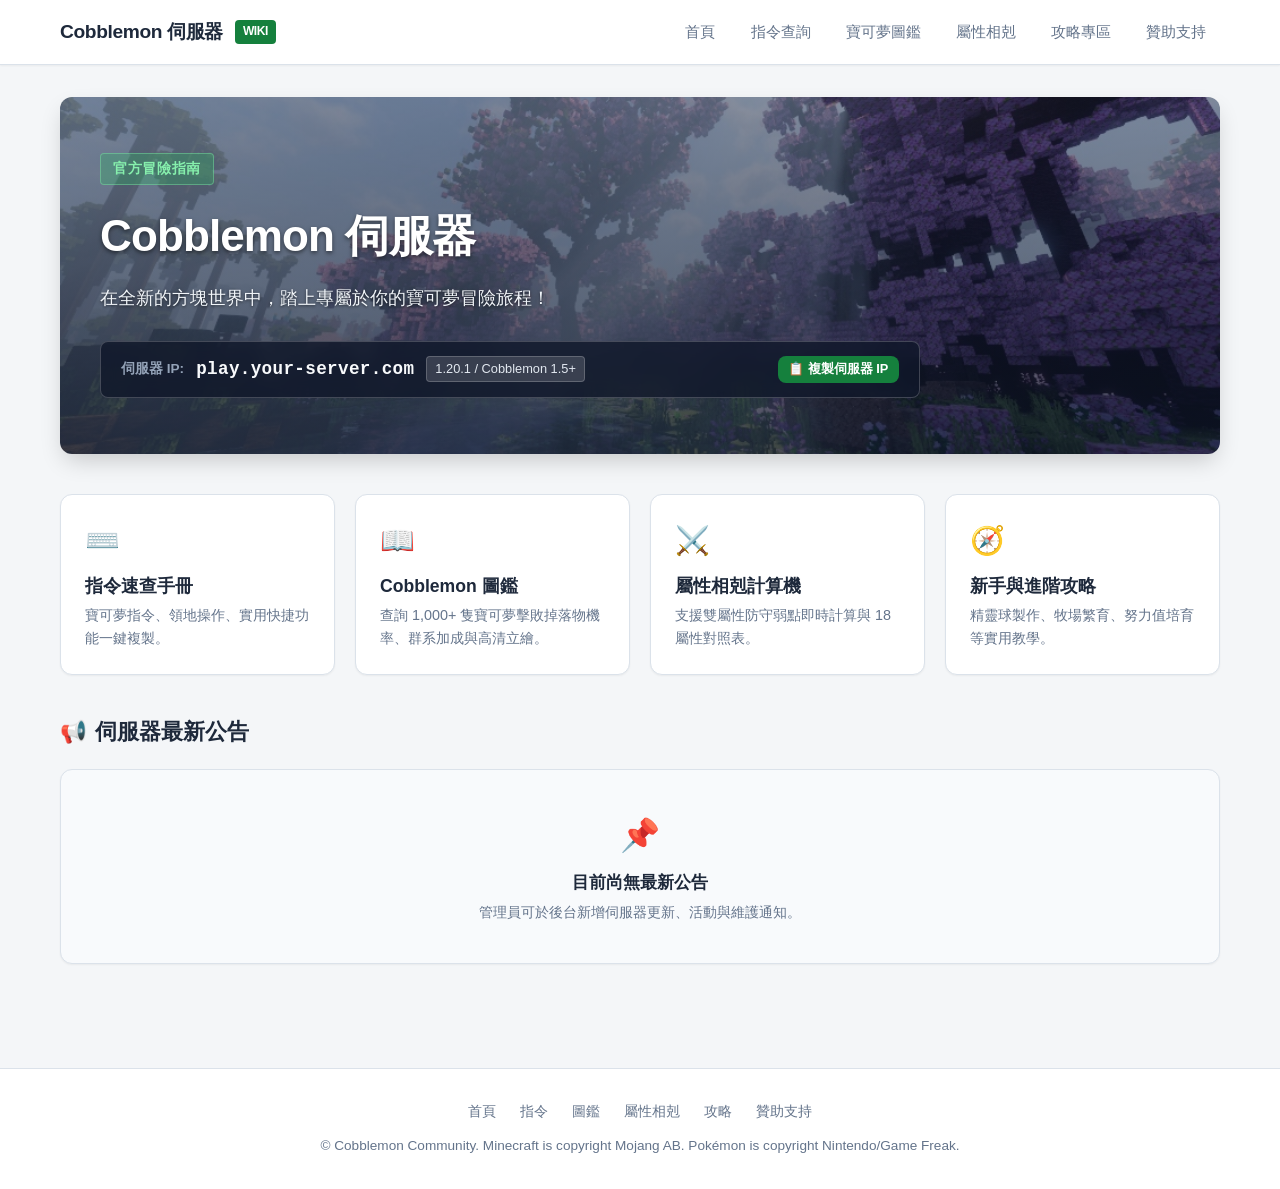
==== index.html @ d8d66766 "ㄅ" ====
﻿<!DOCTYPE html>
<html lang="zh-TW">
<head>
  <meta charset="UTF-8">
  <meta name="viewport" content="width=device-width, initial-scale=1.0">
  <title>Cobblemon 伺服器官方百科與指南</title>
  <link rel="stylesheet" href="css/main.css">
  <style>
    /* Hero Banner with User Uploaded Background */
    .hero-banner {
      position: relative;
      background: linear-gradient(rgba(15, 23, 42, 0.42), rgba(15, 23, 42, 0.72)), url('images/banners/hero-bg.jpg') center/cover no-repeat;
      border-radius: var(--radius-lg);
      padding: 3.5rem 2.5rem;
      margin-bottom: 2.5rem;
      color: #ffffff;
      box-shadow: 0 10px 25px -5px rgba(0, 0, 0, 0.2);
      overflow: hidden;
    }
    @media (max-width: 640px) {
      .hero-banner {
        padding: 2.5rem 1.5rem;
      }
    }

    /* Announcement Card */
    .announcement-item {
      background: var(--bg-surface);
      border: 1px solid var(--border-color);
      border-radius: var(--radius-md);
      padding: 1.15rem 1.5rem;
      transition: all 0.15s ease;
      box-shadow: var(--shadow-sm);
    }
    .announcement-item:hover {
      border-color: #cbd5e1;
      box-shadow: var(--shadow-md);
    }
    .announcement-item.pinned {
      border-left: 4px solid var(--accent-red);
      background: #fffdfc;
    }
    .announcement-tag {
      font-size: 0.75rem;
      font-weight: 800;
      padding: 2px 8px;
      border-radius: var(--radius-sm);
      display: inline-block;
    }
    .tag-活動 { background: #fee2e2; color: #991b1b; }
    .tag-更新 { background: #dcfce7; color: #166534; }
    .tag-維護 { background: #fef3c7; color: #92400e; }
    .tag-重要 { background: #e0e7ff; color: #3730a3; }
    .tag-一般 { background: #f1f5f9; color: #475569; }
  </style>
</head>
<body>

  <!-- Top Navigation -->
  <header class="site-header">
    <div class="nav-container">
      <a href="index.html" class="brand-link">
        <span class="server-name-target">Cobblemon 伺服器</span>
        <span class="brand-badge">WIKI</span>
      </a>
      <ul class="nav-links">
        <li><a href="index.html">首頁</a></li>
        <li><a href="commands.html">指令查詢</a></li>
        <li><a href="pokedex.html">寶可夢圖鑑</a></li>
        <li><a href="type-chart.html">屬性相剋</a></li>
        <li><a href="guides.html">攻略專區</a></li>
        <li><a href="donate.html">贊助支持</a></li>
      </ul>
    </div>
  </header>

  <!-- Main Content -->
  <main class="main-content">
    
    <!-- Hero Banner with Cherry Blossom Landscape Background (Not a Card) -->
    <section class="hero-banner">
      <div style="max-width: 820px; position: relative; z-index: 2;">
        <span style="display: inline-block; font-size: 0.85rem; font-weight: 800; background: rgba(34, 197, 94, 0.25); color: #86efac; border: 1px solid rgba(134, 239, 172, 0.4); padding: 4px 12px; border-radius: var(--radius-sm); text-transform: uppercase; letter-spacing: 0.05em; margin-bottom: 0.75rem;">
          官方冒險指南
        </span>
        <h1 id="hero-title" class="server-name-target" style="font-size: 2.75rem; font-weight: 900; color: #ffffff; text-shadow: 0 2px 4px rgba(0,0,0,0.5); margin: 0.25rem 0 0.75rem; letter-spacing: -0.02em;">
          Cobblemon 伺服器
        </h1>
        <p id="hero-tagline" style="font-size: 1.15rem; color: #f1f5f9; text-shadow: 0 1px 3px rgba(0,0,0,0.6); line-height: 1.6; margin-bottom: 1.75rem;">
          在全新的方塊世界中，踏上專屬於你的寶可夢冒險旅程！
        </p>

        <!-- IP Connection Bar -->
        <div style="background: rgba(15, 23, 42, 0.8); backdrop-filter: blur(8px); border: 1px solid rgba(255, 255, 255, 0.2); border-radius: var(--radius-md); padding: 0.85rem 1.25rem; display: flex; align-items: center; justify-content: space-between; flex-wrap: wrap; gap: 1rem;">
          <div style="display: flex; align-items: center; gap: 0.75rem;">
            <span style="font-size: 0.85rem; font-weight: 700; color: #94a3b8;">伺服器 IP:</span>
            <code id="server-ip-display" style="font-family: var(--font-mono); font-size: 1.1rem; font-weight: 800; color: #f8fafc; letter-spacing: 0.02em;">play.your-server.com</code>
            <span id="server-version-display" style="font-size: 0.8rem; background: rgba(255, 255, 255, 0.15); border: 1px solid rgba(255, 255, 255, 0.2); padding: 2px 8px; border-radius: var(--radius-sm); color: #e2e8f0;">1.20.1</span>
          </div>
          <div style="display: flex; gap: 0.5rem;">
            <button id="btn-copy-ip" class="btn btn-primary btn-sm">📋 複製伺服器 IP</button>
            <a id="btn-discord-link" href="#" target="_blank" class="btn btn-secondary btn-sm" style="display: none; background: rgba(255,255,255,0.92); color: #0f172a;">💬 加入 Discord</a>
          </div>
        </div>
      </div>
    </section>

    <!-- Quick Navigation Hub -->
    <div style="display: grid; grid-template-columns: repeat(auto-fit, minmax(260px, 1fr)); gap: 1.25rem; margin-bottom: 2.5rem;">
      <a href="commands.html" class="card" style="text-decoration: none; color: inherit; transition: transform 0.15s ease, border-color 0.15s ease;">
        <div style="font-size: 1.75rem; margin-bottom: 0.5rem;">⌨️</div>
        <div style="font-weight: 700; font-size: 1.1rem; margin-bottom: 0.25rem;">指令速查手冊</div>
        <div style="font-size: 0.9rem; color: var(--text-muted);">寶可夢指令、領地操作、實用快捷功能一鍵複製。</div>
      </a>
      <a href="pokedex.html" class="card" style="text-decoration: none; color: inherit; transition: transform 0.15s ease, border-color 0.15s ease;">
        <div style="font-size: 1.75rem; margin-bottom: 0.5rem;">📖</div>
        <div style="font-weight: 700; font-size: 1.1rem; margin-bottom: 0.25rem;">Cobblemon 圖鑑</div>
        <div style="font-size: 0.9rem; color: var(--text-muted);">查詢 1,000+ 隻寶可夢擊敗掉落物機率、群系加成與高清立繪。</div>
      </a>
      <a href="type-chart.html" class="card" style="text-decoration: none; color: inherit; transition: transform 0.15s ease, border-color 0.15s ease;">
        <div style="font-size: 1.75rem; margin-bottom: 0.5rem;">⚔️</div>
        <div style="font-weight: 700; font-size: 1.1rem; margin-bottom: 0.25rem;">屬性相剋計算機</div>
        <div style="font-size: 0.9rem; color: var(--text-muted);">支援雙屬性防守弱點即時計算與 18 屬性對照表。</div>
      </a>
      <a href="guides.html" class="card" style="text-decoration: none; color: inherit; transition: transform 0.15s ease, border-color 0.15s ease;">
        <div style="font-size: 1.75rem; margin-bottom: 0.5rem;">🧭</div>
        <div style="font-weight: 700; font-size: 1.1rem; margin-bottom: 0.25rem;">新手與進階攻略</div>
        <div style="font-size: 0.9rem; color: var(--text-muted);">精靈球製作、牧場繁育、努力值培育等實用教學。</div>
      </a>
    </div>

    <!-- Dedicated Server Announcement Section -->
    <section class="announcement-section" style="margin-bottom: 2.5rem;">
      <div style="display: flex; justify-content: space-between; align-items: center; margin-bottom: 1.25rem;">
        <h2 style="font-size: 1.35rem; font-weight: 800; color: var(--text-main); display: flex; align-items: center; gap: 0.5rem;">
          <span>📢</span> 伺服器最新公告
        </h2>
        <span style="font-size: 0.85rem; color: var(--text-muted);" id="announcement-count-info"></span>
      </div>

      <!-- Announcement List Container -->
      <div id="announcement-list" style="display: flex; flex-direction: column; gap: 0.85rem;"></div>

      <!-- Empty State -->
      <div id="announcement-empty" class="card" style="display: none; text-align: center; padding: 2.5rem 1.5rem; color: var(--text-muted); background: #f8fafc;">
        <div style="font-size: 2rem; margin-bottom: 0.5rem;">📌</div>
        <div style="font-weight: 700; font-size: 1.05rem; color: var(--text-main);">目前尚無最新公告</div>
        <div style="font-size: 0.88rem; margin-top: 4px;">管理員可於後台新增伺服器更新、活動與維護通知。</div>
      </div>
    </section>

  </main>

  <!-- Site Footer -->
  <footer class="site-footer">
    <div class="footer-links">
      <a href="index.html">首頁</a>
      <a href="commands.html">指令</a>
      <a href="pokedex.html">圖鑑</a>
      <a href="type-chart.html">屬性相剋</a>
      <a href="guides.html">攻略</a>
      <a href="donate.html">贊助支持</a>
    </div>
    <p>© Cobblemon Community. Minecraft is copyright Mojang AB. Pokémon is copyright Nintendo/Game Freak.</p>
  </footer>

  <script src="js/core.js"></script>
  <script>
    document.addEventListener('DOMContentLoaded', async () => {
      const cfg = await Core.loadJSON('config', 'data/config.json');
      if (cfg) {
        if (cfg.serverName) {
          document.title = `${cfg.serverName} - 官方百科與指南`;
          document.querySelectorAll('.server-name-target').forEach(el => el.textContent = cfg.serverName);
        }
        if (cfg.tagline) {
          document.getElementById('hero-tagline').textContent = cfg.tagline;
        }
        if (cfg.serverIp) {
          document.getElementById('server-ip-display').textContent = cfg.serverIp;
          document.getElementById('btn-copy-ip').addEventListener('click', () => {
            Core.copyText(cfg.serverIp, `已複製伺服器 IP: ${cfg.serverIp}`);
          });
        }
        if (cfg.version) {
          document.getElementById('server-version-display').textContent = cfg.version;
        }
        if (cfg.discordUrl && cfg.discordUrl !== 'https://discord.gg/') {
          const dBtn = document.getElementById('btn-discord-link');
          dBtn.href = cfg.discordUrl;
          dBtn.style.display = 'inline-flex';
        }
      }

      // Load Announcements
      const announcements = await Core.loadJSON('announcements', 'data/announcements.json') || [];
      const annList = document.getElementById('announcement-list');
      const annEmpty = document.getElementById('announcement-empty');
      const annCountInfo = document.getElementById('announcement-count-info');

      if (!announcements || announcements.length === 0) {
        if (annEmpty) annEmpty.style.display = 'block';
      } else {
        if (annEmpty) annEmpty.style.display = 'none';
        if (annCountInfo) annCountInfo.textContent = `共 ${announcements.length} 則動態`;

        announcements.forEach(a => {
          const item = document.createElement('div');
          const isPinned = a.pinned ? 'pinned' : '';
          item.className = `announcement-item ${isPinned}`;

          const tagClass = 'tag-' + (a.category || '一般');
          item.innerHTML = `
            <div style="display: flex; justify-content: space-between; align-items: flex-start; gap: 0.75rem; flex-wrap: wrap;">
              <div style="display: flex; align-items: center; gap: 0.5rem;">
                ${a.pinned ? '<span style="font-size: 0.75rem; font-weight: 800; background: #dc2626; color: #fff; padding: 2px 6px; border-radius: var(--radius-sm);">📌 置頂</span>' : ''}
                <span class="announcement-tag ${tagClass}">${escapeHTML(a.category || '公告')}</span>
                <span style="font-weight: 800; font-size: 1.05rem; color: var(--text-main);">${escapeHTML(a.title || '無標題')}</span>
              </div>
              <div style="font-size: 0.8rem; color: var(--text-muted); font-family: var(--font-mono);">
                ${escapeHTML(a.date || '')}
              </div>
            </div>
            ${a.content ? `<div style="font-size: 0.92rem; color: var(--text-muted); line-height: 1.6; margin-top: 0.5rem;">${escapeHTML(a.content).replace(/\n/g, '<br>')}</div>` : ''}
          `;
          annList.appendChild(item);
        });
      }

      function escapeHTML(str) {
        return String(str || '').replace(/[&<>'"]/g, 
          tag => ({ '&': '&amp;', '<': '&lt;', '>': '&gt;', "'": '&#39;', '"': '&quot;' }[tag] || tag));
      }
    });
  </script>
</body>
</html>
---- css/main.css ----
/* ============================================================
   Cobblemon Community Wiki - Main Stylesheet
   Clean, Bright, Functional Game Wiki Style (No AI Tropes)
   ============================================================ */

:root {
  --bg-page: #f4f6f8;
  --bg-surface: #ffffff;
  --bg-subtle: #edf2f7;
  --border-color: #dbe2ea;
  --border-focus: #0284c7;

  --text-main: #1e293b;
  --text-muted: #64748b;
  --text-light: #94a3b8;

  --primary: #15803d;         /* Grass adventure green */
  --primary-hover: #166534;
  --primary-light: #dcfce7;
  --primary-text: #14532d;

  --accent-red: #dc2626;      /* Pokeball red */
  --accent-blue: #0284c7;     /* Sky / Water blue */
  --accent-amber: #d97706;

  --radius-sm: 4px;
  --radius-md: 8px;
  --radius-lg: 12px;

  --shadow-sm: 0 1px 2px rgba(0, 0, 0, 0.05);
  --shadow-md: 0 4px 6px -1px rgba(0, 0, 0, 0.07), 0 2px 4px -2px rgba(0, 0, 0, 0.05);
  --shadow-lg: 0 10px 15px -3px rgba(0, 0, 0, 0.08);

  --font-sans: -apple-system, BlinkMacSystemFont, "Segoe UI", Roboto, "Helvetica Neue", Arial, sans-serif;
  --font-mono: ui-monospace, SFMono-Regular, Menlo, Monaco, Consolas, monospace;
}

* {
  box-sizing: border-box;
  margin: 0;
  padding: 0;
}

body {
  background-color: var(--bg-page);
  color: var(--text-main);
  font-family: var(--font-sans);
  line-height: 1.6;
  min-height: 100vh;
  display: flex;
  flex-direction: column;
}

/* ================= Top Navigation Bar ================= */
.site-header {
  background-color: var(--bg-surface);
  border-bottom: 1px solid var(--border-color);
  position: sticky;
  top: 0;
  z-index: 100;
  box-shadow: var(--shadow-sm);
}

.nav-container {
  max-width: 1200px;
  margin: 0 auto;
  padding: 0 1.25rem;
  height: 64px;
  display: flex;
  align-items: center;
  justify-content: space-between;
}

.brand-link {
  display: flex;
  align-items: center;
  gap: 0.75rem;
  text-decoration: none;
  color: var(--text-main);
  font-weight: 700;
  font-size: 1.2rem;
  letter-spacing: -0.02em;
}

.brand-badge {
  background: var(--primary);
  color: #fff;
  font-size: 0.75rem;
  padding: 2px 8px;
  border-radius: var(--radius-sm);
  font-weight: 600;
}

.nav-links {
  display: flex;
  gap: 0.5rem;
  list-style: none;
}

.nav-links a {
  text-decoration: none;
  color: var(--text-muted);
  font-size: 0.95rem;
  font-weight: 500;
  padding: 0.45rem 0.85rem;
  border-radius: var(--radius-md);
  transition: all 0.15s ease;
}

.nav-links a:hover {
  color: var(--text-main);
  background-color: var(--bg-subtle);
}

.nav-links a.active {
  color: var(--primary-text);
  background-color: var(--primary-light);
  font-weight: 600;
}

.header-actions {
  display: flex;
  align-items: center;
  gap: 0.75rem;
}

/* ================= Buttons & Badges ================= */
.btn {
  display: inline-flex;
  align-items: center;
  justify-content: center;
  gap: 0.5rem;
  padding: 0.5rem 1rem;
  font-size: 0.9rem;
  font-weight: 600;
  border-radius: var(--radius-md);
  border: 1px solid transparent;
  cursor: pointer;
  text-decoration: none;
  transition: all 0.15s ease;
}

.btn-primary {
  background-color: var(--primary);
  color: #fff;
}
.btn-primary:hover {
  background-color: var(--primary-hover);
}

.btn-secondary {
  background-color: var(--bg-surface);
  color: var(--text-main);
  border-color: var(--border-color);
}
.btn-secondary:hover {
  background-color: var(--bg-subtle);
}

.btn-danger {
  background-color: var(--accent-red);
  color: #fff;
}
.btn-danger:hover {
  background-color: #b91c1c;
}

.btn-sm {
  padding: 0.25rem 0.6rem;
  font-size: 0.8rem;
}

.btn-admin {
  background-color: #f1f5f9;
  color: #475569;
  border: 1px solid var(--border-color);
  font-size: 0.85rem;
}
.btn-admin:hover {
  background-color: #e2e8f0;
  color: var(--text-main);
}

/* ================= Main Layout ================= */
.main-content {
  flex: 1;
  max-width: 1200px;
  width: 100%;
  margin: 0 auto;
  padding: 2rem 1.25rem 4rem;
}

.page-header {
  margin-bottom: 2rem;
  border-bottom: 1px solid var(--border-color);
  padding-bottom: 1.25rem;
}

.page-title {
  font-size: 1.75rem;
  font-weight: 800;
  color: var(--text-main);
  letter-spacing: -0.02em;
}

.page-desc {
  color: var(--text-muted);
  margin-top: 0.35rem;
  font-size: 0.95rem;
}

/* ================= Card System ================= */
.card {
  background: var(--bg-surface);
  border: 1px solid var(--border-color);
  border-radius: var(--radius-lg);
  padding: 1.5rem;
  box-shadow: var(--shadow-sm);
}

.card-title {
  font-size: 1.15rem;
  font-weight: 700;
  margin-bottom: 0.5rem;
}

/* ================= Empty State UI ================= */
.empty-state {
  text-align: center;
  padding: 4rem 2rem;
  background: var(--bg-surface);
  border: 2px dashed var(--border-color);
  border-radius: var(--radius-lg);
  margin: 1.5rem 0;
}

.empty-icon {
  font-size: 2.5rem;
  margin-bottom: 0.75rem;
  color: var(--text-light);
}

.empty-title {
  font-size: 1.15rem;
  font-weight: 700;
  color: var(--text-main);
  margin-bottom: 0.35rem;
}

.empty-desc {
  color: var(--text-muted);
  font-size: 0.9rem;
  max-width: 420px;
  margin: 0 auto 1.25rem;
}

/* ================= Pokemon Type Badges ================= */
.type-badge {
  display: inline-block;
  padding: 3px 8px;
  border-radius: var(--radius-sm);
  font-size: 0.75rem;
  font-weight: 700;
  color: #ffffff;
  text-shadow: 0 1px 1px rgba(0,0,0,0.3);
  text-align: center;
}

.type-一般 { background-color: #9fa19f; }
.type-格鬥 { background-color: #ff8000; }
.type-飛行 { background-color: #81b9ef; }
.type-毒 { background-color: #9141cb; }
.type-地面 { background-color: #915121; }
.type-岩石 { background-color: #afa981; }
.type-蟲 { background-color: #91a119; }
.type-幽靈 { background-color: #704170; }
.type-鋼 { background-color: #60a1b8; }
.type-火 { background-color: #e62829; }
.type-水 { background-color: #2980ef; }
.type-草 { background-color: #3fa129; }
.type-電 { background-color: #fac000; color: #2d3748; text-shadow: none; }
.type-超能力 { background-color: #ef4179; }
.type-冰 { background-color: #3dcef3; color: #2d3748; text-shadow: none; }
.type-龍 { background-color: #5060e1; }
.type-惡 { background-color: #50413f; }
.type-妖精 { background-color: #ef70ef; }

/* ================= Copy Toast Notification ================= */
.toast {
  position: fixed;
  bottom: 2rem;
  right: 2rem;
  background: #1e293b;
  color: #fff;
  padding: 0.75rem 1.25rem;
  border-radius: var(--radius-md);
  font-size: 0.9rem;
  font-weight: 500;
  box-shadow: var(--shadow-lg);
  opacity: 0;
  transform: translateY(10px);
  transition: all 0.2s ease;
  pointer-events: none;
  z-index: 999;
}

.toast.show {
  opacity: 1;
  transform: translateY(0);
}

/* ================= Footer ================= */
.site-footer {
  background-color: var(--bg-surface);
  border-top: 1px solid var(--border-color);
  padding: 2rem 1.25rem;
  text-align: center;
  font-size: 0.85rem;
  color: var(--text-muted);
}

.footer-links {
  margin-bottom: 0.75rem;
  display: flex;
  justify-content: center;
  gap: 1.5rem;
}

.footer-links a {
  color: var(--text-muted);
  text-decoration: none;
}
.footer-links a:hover {
  color: var(--text-main);
}

/* Responsive */
@media (max-width: 768px) {
  .nav-container {
    height: auto;
    padding: 0.75rem 1rem;
    flex-wrap: wrap;
    gap: 0.75rem;
  }
  .nav-links {
    order: 3;
    width: 100%;
    overflow-x: auto;
    padding-bottom: 0.25rem;
  }
}
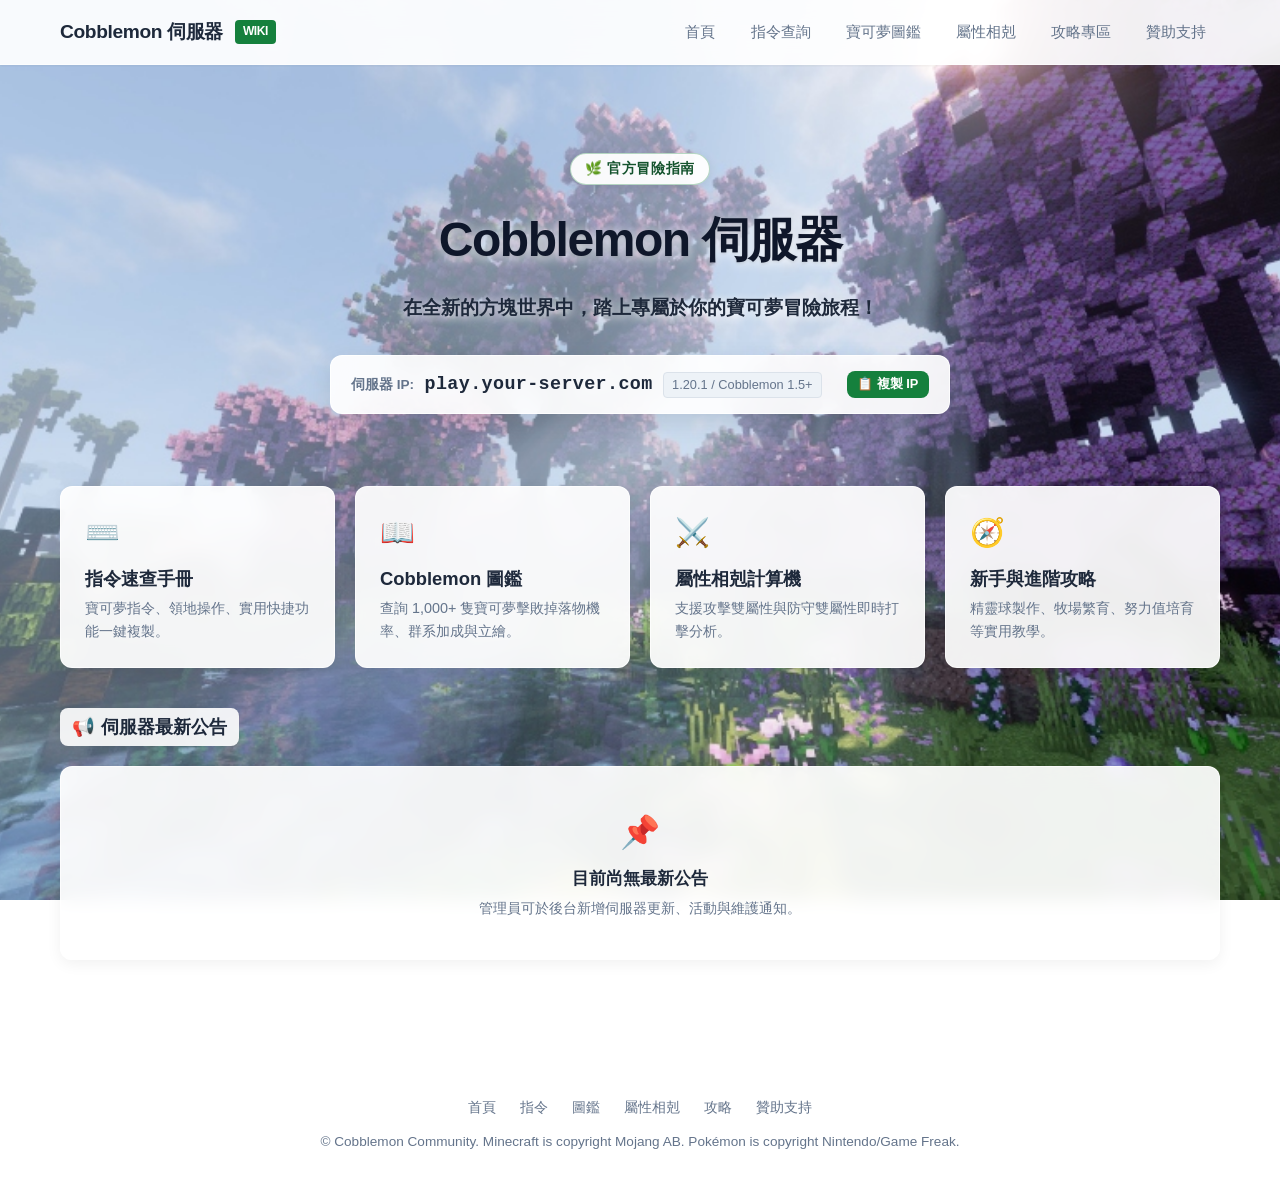
==== commit b8ca9cb9: "Update index.html" ====
--- a/index.html
+++ b/index.html
@@ -6,39 +6,114 @@
   <title>Cobblemon 伺服器官方百科與指南</title>
   <link rel="stylesheet" href="css/main.css">
   <style>
-    /* Hero Banner with User Uploaded Background */
-    .hero-banner {
+    /* Full Page Cherry Blossom Wallpaper */
+    body {
+      background: url('images/banners/hero-bg.jpg') center top / cover no-repeat fixed;
+      min-height: 100vh;
+      display: flex;
+      flex-direction: column;
+    }
+
+    /* Glass Frosted Surfaces */
+    .site-header {
+      background: rgba(255, 255, 255, 0.92);
+      backdrop-filter: blur(12px);
+      -webkit-backdrop-filter: blur(12px);
+      border-bottom: 1px solid rgba(255, 255, 255, 0.5);
+    }
+
+    .site-footer {
+      background: rgba(255, 255, 255, 0.92);
+      backdrop-filter: blur(10px);
+      -webkit-backdrop-filter: blur(10px);
+      border-top: 1px solid rgba(255, 255, 255, 0.5);
+    }
+
+    .card {
+      background: rgba(255, 255, 255, 0.93);
+      backdrop-filter: blur(10px);
+      -webkit-backdrop-filter: blur(10px);
+      border: 1px solid rgba(255, 255, 255, 0.7);
+      box-shadow: 0 4px 15px rgba(0, 0, 0, 0.06);
+    }
+
+    /* Open Floating Hero Section (Not a Card, No Box) */
+    .hero-open-section {
+      padding: 3.5rem 1rem 3rem;
+      text-align: center;
+      max-width: 860px;
+      margin: 0 auto 1.5rem;
       position: relative;
-      background: linear-gradient(rgba(15, 23, 42, 0.42), rgba(15, 23, 42, 0.72)), url('images/banners/hero-bg.jpg') center/cover no-repeat;
+    }
+    .hero-badge {
+      display: inline-block;
+      font-size: 0.85rem;
+      font-weight: 800;
+      background: rgba(255, 255, 255, 0.95);
+      color: var(--primary-text);
+      border: 1px solid rgba(21, 128, 61, 0.3);
+      padding: 4px 14px;
+      border-radius: 20px;
+      text-transform: uppercase;
+      letter-spacing: 0.05em;
+      margin-bottom: 0.85rem;
+      box-shadow: 0 2px 8px rgba(0, 0, 0, 0.08);
+    }
+    .hero-title {
+      font-size: 3rem;
+      font-weight: 900;
+      color: #0f172a;
+      letter-spacing: -0.03em;
+      margin: 0.25rem 0 0.85rem;
+      text-shadow: 0 2px 12px rgba(255, 255, 255, 0.95), 0 1px 3px rgba(0, 0, 0, 0.2);
+    }
+    .hero-tagline {
+      font-size: 1.2rem;
+      color: #1e293b;
+      font-weight: 700;
+      line-height: 1.6;
+      margin: 0 auto 2rem;
+      max-width: 680px;
+      text-shadow: 0 2px 10px rgba(255, 255, 255, 0.95);
+    }
+
+    /* Frosted IP Bar */
+    .hero-ip-bar {
+      background: rgba(255, 255, 255, 0.92);
+      backdrop-filter: blur(12px);
+      -webkit-backdrop-filter: blur(12px);
+      border: 1px solid rgba(255, 255, 255, 0.8);
       border-radius: var(--radius-lg);
-      padding: 3.5rem 2.5rem;
-      margin-bottom: 2.5rem;
-      color: #ffffff;
-      box-shadow: 0 10px 25px -5px rgba(0, 0, 0, 0.2);
-      overflow: hidden;
-    }
-    @media (max-width: 640px) {
-      .hero-banner {
-        padding: 2.5rem 1.5rem;
-      }
+      padding: 0.85rem 1.25rem;
+      display: inline-flex;
+      align-items: center;
+      justify-content: space-between;
+      flex-wrap: wrap;
+      gap: 1.25rem;
+      box-shadow: 0 8px 25px rgba(0, 0, 0, 0.1);
+      max-width: 620px;
+      width: 100%;
     }
 
     /* Announcement Card */
     .announcement-item {
-      background: var(--bg-surface);
-      border: 1px solid var(--border-color);
+      background: rgba(255, 255, 255, 0.93);
+      backdrop-filter: blur(10px);
+      -webkit-backdrop-filter: blur(10px);
+      border: 1px solid rgba(255, 255, 255, 0.7);
       border-radius: var(--radius-md);
       padding: 1.15rem 1.5rem;
       transition: all 0.15s ease;
-      box-shadow: var(--shadow-sm);
+      box-shadow: 0 4px 15px rgba(0, 0, 0, 0.05);
     }
     .announcement-item:hover {
       border-color: #cbd5e1;
-      box-shadow: var(--shadow-md);
+      transform: translateY(-2px);
+      box-shadow: 0 6px 20px rgba(0, 0, 0, 0.08);
     }
     .announcement-item.pinned {
       border-left: 4px solid var(--accent-red);
-      background: #fffdfc;
+      background: rgba(255, 253, 250, 0.95);
     }
     .announcement-tag {
       font-size: 0.75rem;
@@ -52,6 +127,17 @@
     .tag-維護 { background: #fef3c7; color: #92400e; }
     .tag-重要 { background: #e0e7ff; color: #3730a3; }
     .tag-一般 { background: #f1f5f9; color: #475569; }
+
+    .section-heading-badge {
+      background: rgba(255, 255, 255, 0.9);
+      backdrop-filter: blur(8px);
+      padding: 4px 12px;
+      border-radius: var(--radius-md);
+      box-shadow: 0 2px 6px rgba(0,0,0,0.06);
+      display: inline-flex;
+      align-items: center;
+      gap: 6px;
+    }
   </style>
 </head>
 <body>
@@ -77,54 +163,52 @@
   <!-- Main Content -->
   <main class="main-content">
     
-    <!-- Hero Banner with Cherry Blossom Landscape Background (Not a Card) -->
-    <section class="hero-banner">
-      <div style="max-width: 820px; position: relative; z-index: 2;">
-        <span style="display: inline-block; font-size: 0.85rem; font-weight: 800; background: rgba(34, 197, 94, 0.25); color: #86efac; border: 1px solid rgba(134, 239, 172, 0.4); padding: 4px 12px; border-radius: var(--radius-sm); text-transform: uppercase; letter-spacing: 0.05em; margin-bottom: 0.75rem;">
-          官方冒險指南
-        </span>
-        <h1 id="hero-title" class="server-name-target" style="font-size: 2.75rem; font-weight: 900; color: #ffffff; text-shadow: 0 2px 4px rgba(0,0,0,0.5); margin: 0.25rem 0 0.75rem; letter-spacing: -0.02em;">
-          Cobblemon 伺服器
-        </h1>
-        <p id="hero-tagline" style="font-size: 1.15rem; color: #f1f5f9; text-shadow: 0 1px 3px rgba(0,0,0,0.6); line-height: 1.6; margin-bottom: 1.75rem;">
-          在全新的方塊世界中，踏上專屬於你的寶可夢冒險旅程！
-        </p>
-
-        <!-- IP Connection Bar -->
-        <div style="background: rgba(15, 23, 42, 0.8); backdrop-filter: blur(8px); border: 1px solid rgba(255, 255, 255, 0.2); border-radius: var(--radius-md); padding: 0.85rem 1.25rem; display: flex; align-items: center; justify-content: space-between; flex-wrap: wrap; gap: 1rem;">
-          <div style="display: flex; align-items: center; gap: 0.75rem;">
-            <span style="font-size: 0.85rem; font-weight: 700; color: #94a3b8;">伺服器 IP:</span>
-            <code id="server-ip-display" style="font-family: var(--font-mono); font-size: 1.1rem; font-weight: 800; color: #f8fafc; letter-spacing: 0.02em;">play.your-server.com</code>
-            <span id="server-version-display" style="font-size: 0.8rem; background: rgba(255, 255, 255, 0.15); border: 1px solid rgba(255, 255, 255, 0.2); padding: 2px 8px; border-radius: var(--radius-sm); color: #e2e8f0;">1.20.1</span>
-          </div>
-          <div style="display: flex; gap: 0.5rem;">
-            <button id="btn-copy-ip" class="btn btn-primary btn-sm">📋 複製伺服器 IP</button>
-            <a id="btn-discord-link" href="#" target="_blank" class="btn btn-secondary btn-sm" style="display: none; background: rgba(255,255,255,0.92); color: #0f172a;">💬 加入 Discord</a>
-          </div>
+    <!-- Hero Section (Open Floating - Not a Card, Sits directly on Cherry Blossom Background) -->
+    <section class="hero-open-section">
+      <div class="hero-badge">
+        🌿 官方冒險指南
+      </div>
+      <h1 id="hero-title" class="server-name-target hero-title">
+        Cobblemon 伺服器
+      </h1>
+      <p id="hero-tagline" class="hero-tagline">
+        在全新的方塊世界中，踏上專屬於你的寶可夢冒險旅程！
+      </p>
+
+      <!-- Translucent IP Connection Bar -->
+      <div class="hero-ip-bar">
+        <div style="display: flex; align-items: center; gap: 0.65rem;">
+          <span style="font-size: 0.85rem; font-weight: 700; color: var(--text-muted);">伺服器 IP:</span>
+          <code id="server-ip-display" style="font-family: var(--font-mono); font-size: 1.15rem; font-weight: 800; color: var(--text-main); letter-spacing: 0.02em;">play.your-server.com</code>
+          <span id="server-version-display" style="font-size: 0.8rem; background: var(--bg-subtle); border: 1px solid var(--border-color); padding: 2px 8px; border-radius: var(--radius-sm); color: var(--text-muted);">1.20.1</span>
+        </div>
+        <div style="display: flex; gap: 0.5rem;">
+          <button id="btn-copy-ip" class="btn btn-primary btn-sm">📋 複製 IP</button>
+          <a id="btn-discord-link" href="#" target="_blank" class="btn btn-secondary btn-sm" style="display: none;">💬 Discord</a>
         </div>
       </div>
     </section>
 
     <!-- Quick Navigation Hub -->
     <div style="display: grid; grid-template-columns: repeat(auto-fit, minmax(260px, 1fr)); gap: 1.25rem; margin-bottom: 2.5rem;">
-      <a href="commands.html" class="card" style="text-decoration: none; color: inherit; transition: transform 0.15s ease, border-color 0.15s ease;">
+      <a href="commands.html" class="card" style="text-decoration: none; color: inherit; transition: transform 0.15s ease, box-shadow 0.15s ease;">
         <div style="font-size: 1.75rem; margin-bottom: 0.5rem;">⌨️</div>
-        <div style="font-weight: 700; font-size: 1.1rem; margin-bottom: 0.25rem;">指令速查手冊</div>
+        <div style="font-weight: 800; font-size: 1.15rem; margin-bottom: 0.25rem;">指令速查手冊</div>
         <div style="font-size: 0.9rem; color: var(--text-muted);">寶可夢指令、領地操作、實用快捷功能一鍵複製。</div>
       </a>
-      <a href="pokedex.html" class="card" style="text-decoration: none; color: inherit; transition: transform 0.15s ease, border-color 0.15s ease;">
+      <a href="pokedex.html" class="card" style="text-decoration: none; color: inherit; transition: transform 0.15s ease, box-shadow 0.15s ease;">
         <div style="font-size: 1.75rem; margin-bottom: 0.5rem;">📖</div>
-        <div style="font-weight: 700; font-size: 1.1rem; margin-bottom: 0.25rem;">Cobblemon 圖鑑</div>
-        <div style="font-size: 0.9rem; color: var(--text-muted);">查詢 1,000+ 隻寶可夢擊敗掉落物機率、群系加成與高清立繪。</div>
-      </a>
-      <a href="type-chart.html" class="card" style="text-decoration: none; color: inherit; transition: transform 0.15s ease, border-color 0.15s ease;">
+        <div style="font-weight: 800; font-size: 1.15rem; margin-bottom: 0.25rem;">Cobblemon 圖鑑</div>
+        <div style="font-size: 0.9rem; color: var(--text-muted);">查詢 1,000+ 隻寶可夢擊敗掉落物機率、群系加成與立繪。</div>
+      </a>
+      <a href="type-chart.html" class="card" style="text-decoration: none; color: inherit; transition: transform 0.15s ease, box-shadow 0.15s ease;">
         <div style="font-size: 1.75rem; margin-bottom: 0.5rem;">⚔️</div>
-        <div style="font-weight: 700; font-size: 1.1rem; margin-bottom: 0.25rem;">屬性相剋計算機</div>
-        <div style="font-size: 0.9rem; color: var(--text-muted);">支援雙屬性防守弱點即時計算與 18 屬性對照表。</div>
-      </a>
-      <a href="guides.html" class="card" style="text-decoration: none; color: inherit; transition: transform 0.15s ease, border-color 0.15s ease;">
+        <div style="font-weight: 800; font-size: 1.15rem; margin-bottom: 0.25rem;">屬性相剋計算機</div>
+        <div style="font-size: 0.9rem; color: var(--text-muted);">支援攻擊雙屬性與防守雙屬性即時打擊分析。</div>
+      </a>
+      <a href="guides.html" class="card" style="text-decoration: none; color: inherit; transition: transform 0.15s ease, box-shadow 0.15s ease;">
         <div style="font-size: 1.75rem; margin-bottom: 0.5rem;">🧭</div>
-        <div style="font-weight: 700; font-size: 1.1rem; margin-bottom: 0.25rem;">新手與進階攻略</div>
+        <div style="font-weight: 800; font-size: 1.15rem; margin-bottom: 0.25rem;">新手與進階攻略</div>
         <div style="font-size: 0.9rem; color: var(--text-muted);">精靈球製作、牧場繁育、努力值培育等實用教學。</div>
       </a>
     </div>
@@ -132,17 +216,18 @@
     <!-- Dedicated Server Announcement Section -->
     <section class="announcement-section" style="margin-bottom: 2.5rem;">
       <div style="display: flex; justify-content: space-between; align-items: center; margin-bottom: 1.25rem;">
-        <h2 style="font-size: 1.35rem; font-weight: 800; color: var(--text-main); display: flex; align-items: center; gap: 0.5rem;">
-          <span>📢</span> 伺服器最新公告
-        </h2>
-        <span style="font-size: 0.85rem; color: var(--text-muted);" id="announcement-count-info"></span>
+        <div class="section-heading-badge">
+          <span style="font-size: 1.15rem;">📢</span>
+          <span style="font-size: 1.15rem; font-weight: 800; color: var(--text-main);">伺服器最新公告</span>
+        </div>
+        <span style="font-size: 0.85rem; color: #1e293b; font-weight: 700; text-shadow: 0 1px 6px rgba(255,255,255,0.9);" id="announcement-count-info"></span>
       </div>
 
       <!-- Announcement List Container -->
       <div id="announcement-list" style="display: flex; flex-direction: column; gap: 0.85rem;"></div>
 
       <!-- Empty State -->
-      <div id="announcement-empty" class="card" style="display: none; text-align: center; padding: 2.5rem 1.5rem; color: var(--text-muted); background: #f8fafc;">
+      <div id="announcement-empty" class="card" style="display: none; text-align: center; padding: 2.5rem 1.5rem; color: var(--text-muted);">
         <div style="font-size: 2rem; margin-bottom: 0.5rem;">📌</div>
         <div style="font-weight: 700; font-size: 1.05rem; color: var(--text-main);">目前尚無最新公告</div>
         <div style="font-size: 0.88rem; margin-top: 4px;">管理員可於後台新增伺服器更新、活動與維護通知。</div>
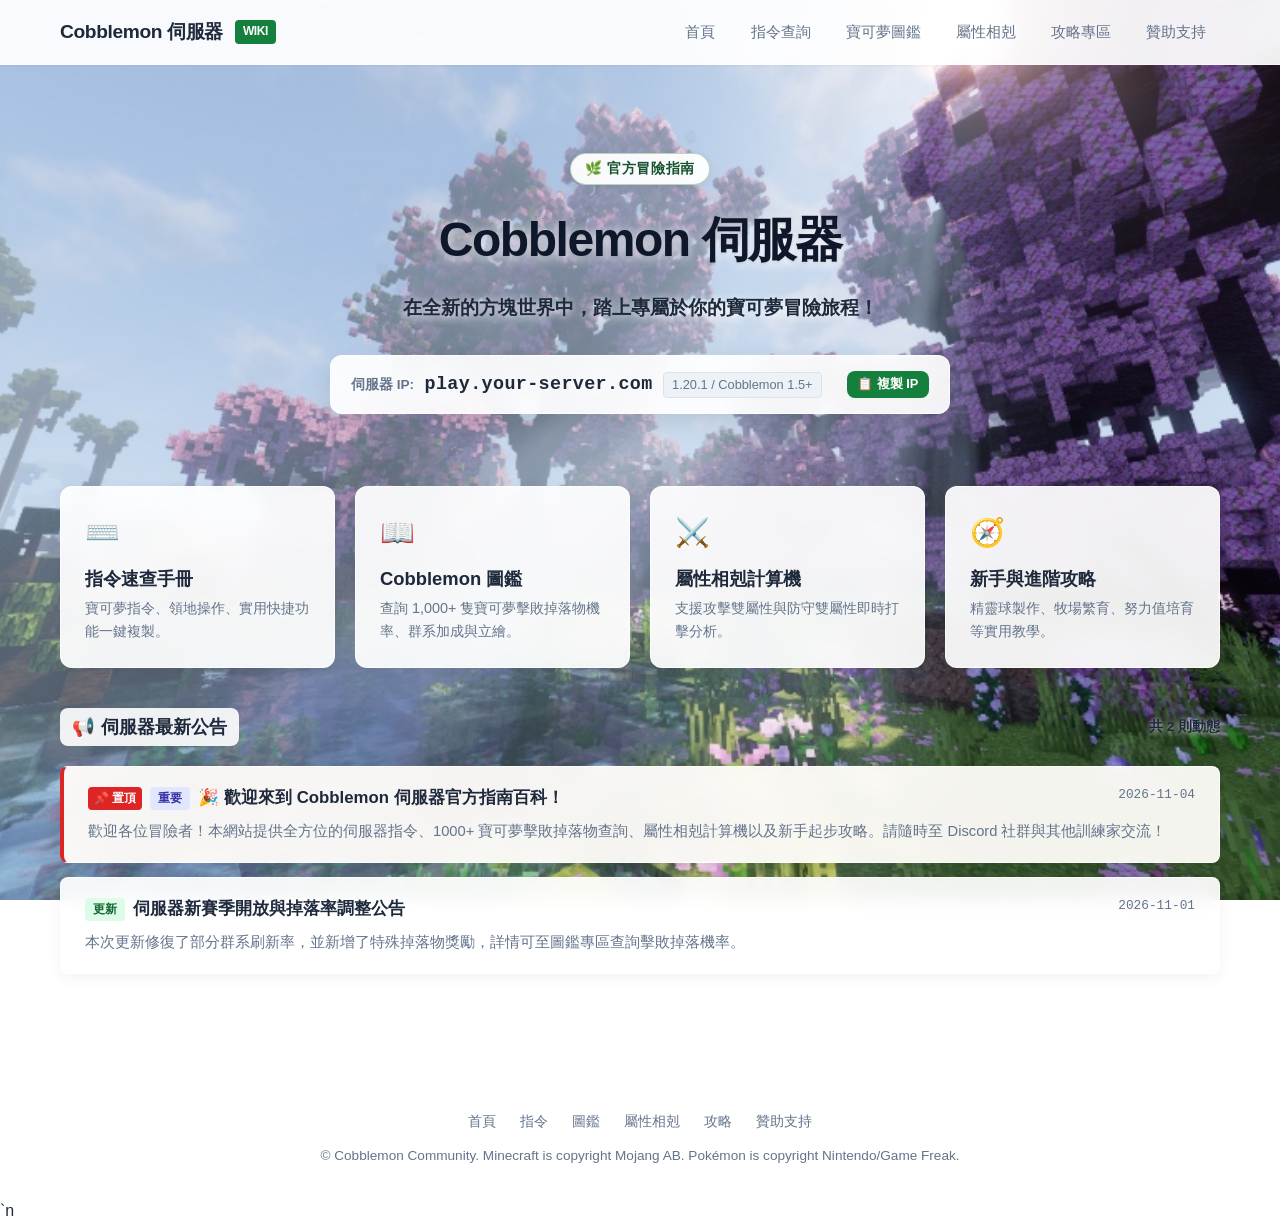
==== commit 98efb3cc: "2" ====
--- a/index.html
+++ b/index.html
@@ -249,7 +249,7 @@
     <p>© Cobblemon Community. Minecraft is copyright Mojang AB. Pokémon is copyright Nintendo/Game Freak.</p>
   </footer>
 
-  <script src="js/core.js"></script>
+  <script src="data/database.js"></script>`n  <script src="js/core.js"></script>
   <script>
     document.addEventListener('DOMContentLoaded', async () => {
       const cfg = await Core.loadJSON('config', 'data/config.json');
@@ -320,3 +320,4 @@
   </script>
 </body>
 </html>
+
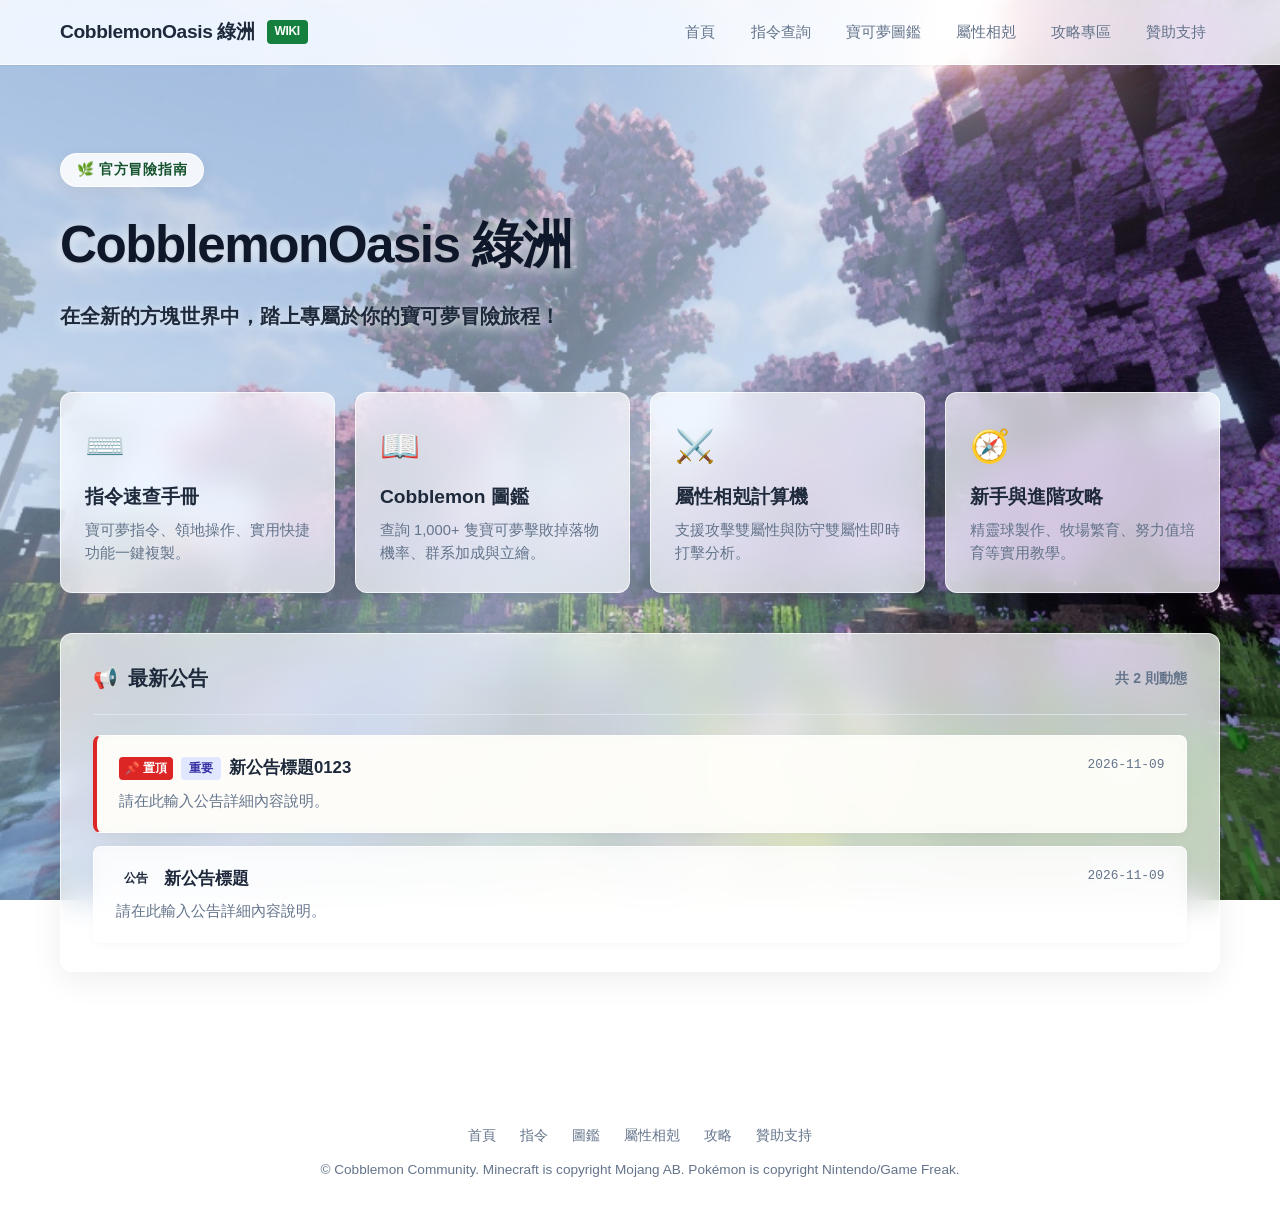
==== commit 7156b3f3: "A" ====
--- a/index.html
+++ b/index.html
@@ -1,4 +1,4 @@
-﻿<!DOCTYPE html>
+<!DOCTYPE html>
 <html lang="zh-TW">
 <head>
   <meta charset="UTF-8">
@@ -14,106 +14,139 @@
       flex-direction: column;
     }
 
-    /* Glass Frosted Surfaces */
+    /* Glass Frosted Surfaces (Glassmorphism) */
     .site-header {
-      background: rgba(255, 255, 255, 0.92);
-      backdrop-filter: blur(12px);
-      -webkit-backdrop-filter: blur(12px);
-      border-bottom: 1px solid rgba(255, 255, 255, 0.5);
+      background: rgba(255, 255, 255, 0.82);
+      backdrop-filter: blur(16px) saturate(180%);
+      -webkit-backdrop-filter: blur(16px) saturate(180%);
+      border-bottom: 1px solid rgba(255, 255, 255, 0.65);
     }
 
     .site-footer {
-      background: rgba(255, 255, 255, 0.92);
-      backdrop-filter: blur(10px);
-      -webkit-backdrop-filter: blur(10px);
-      border-top: 1px solid rgba(255, 255, 255, 0.5);
-    }
-
-    .card {
-      background: rgba(255, 255, 255, 0.93);
-      backdrop-filter: blur(10px);
-      -webkit-backdrop-filter: blur(10px);
-      border: 1px solid rgba(255, 255, 255, 0.7);
-      box-shadow: 0 4px 15px rgba(0, 0, 0, 0.06);
-    }
-
-    /* Open Floating Hero Section (Not a Card, No Box) */
+      background: rgba(255, 255, 255, 0.82);
+      backdrop-filter: blur(14px) saturate(180%);
+      -webkit-backdrop-filter: blur(14px) saturate(180%);
+      border-top: 1px solid rgba(255, 255, 255, 0.65);
+      margin-top: auto;
+    }
+
+    /* Open Floating Hero Section (Left-aligned & perfectly flush with content) */
     .hero-open-section {
-      padding: 3.5rem 1rem 3rem;
-      text-align: center;
-      max-width: 860px;
-      margin: 0 auto 1.5rem;
+      padding: 3.5rem 0 2rem;
+      text-align: left;
+      max-width: 100%;
+      margin: 0 0 1.75rem 0;
       position: relative;
     }
     .hero-badge {
       display: inline-block;
       font-size: 0.85rem;
       font-weight: 800;
-      background: rgba(255, 255, 255, 0.95);
+      background: rgba(255, 255, 255, 0.85);
+      backdrop-filter: blur(12px);
+      -webkit-backdrop-filter: blur(12px);
       color: var(--primary-text);
-      border: 1px solid rgba(21, 128, 61, 0.3);
-      padding: 4px 14px;
-      border-radius: 20px;
+      border: 1px solid rgba(255, 255, 255, 0.85);
+      padding: 5px 16px;
+      border-radius: 999px;
       text-transform: uppercase;
       letter-spacing: 0.05em;
       margin-bottom: 0.85rem;
-      box-shadow: 0 2px 8px rgba(0, 0, 0, 0.08);
+      box-shadow: 0 4px 15px rgba(0, 0, 0, 0.06);
     }
     .hero-title {
-      font-size: 3rem;
+      font-size: 3.2rem;
       font-weight: 900;
       color: #0f172a;
       letter-spacing: -0.03em;
       margin: 0.25rem 0 0.85rem;
-      text-shadow: 0 2px 12px rgba(255, 255, 255, 0.95), 0 1px 3px rgba(0, 0, 0, 0.2);
+      text-align: left;
+      text-shadow: 0 2px 14px rgba(255, 255, 255, 0.95), 0 1px 3px rgba(0, 0, 0, 0.2);
     }
     .hero-tagline {
-      font-size: 1.2rem;
+      font-size: 1.25rem;
       color: #1e293b;
       font-weight: 700;
       line-height: 1.6;
-      margin: 0 auto 2rem;
-      max-width: 680px;
-      text-shadow: 0 2px 10px rgba(255, 255, 255, 0.95);
-    }
-
-    /* Frosted IP Bar */
-    .hero-ip-bar {
-      background: rgba(255, 255, 255, 0.92);
-      backdrop-filter: blur(12px);
-      -webkit-backdrop-filter: blur(12px);
+      margin: 0;
+      max-width: 780px;
+      text-align: left;
+      text-shadow: 0 2px 12px rgba(255, 255, 255, 0.95);
+    }
+
+    /* Frosted Glass Quick Navigation Cards */
+    .nav-card {
+      background: rgba(255, 255, 255, 0.72);
+      backdrop-filter: blur(16px) saturate(180%);
+      -webkit-backdrop-filter: blur(16px) saturate(180%);
+      border: 1px solid rgba(255, 255, 255, 0.7);
+      border-radius: var(--radius-lg);
+      padding: 1.75rem 1.5rem;
+      text-decoration: none;
+      color: inherit;
+      box-shadow: 0 8px 30px rgba(0, 0, 0, 0.07);
+      transition: all 0.25s cubic-bezier(0.16, 1, 0.3, 1);
+      display: flex;
+      flex-direction: column;
+      justify-content: space-between;
+    }
+    .nav-card:hover {
+      transform: translateY(-4px);
+      background: rgba(255, 255, 255, 0.88);
+      border-color: rgba(255, 255, 255, 0.95);
+      box-shadow: 0 14px 40px rgba(0, 0, 0, 0.12);
+    }
+
+    /* Unified Announcements Board (Frosted Glass Container) */
+    .announcement-board {
+      background: rgba(255, 255, 255, 0.72);
+      backdrop-filter: blur(16px) saturate(180%);
+      -webkit-backdrop-filter: blur(16px) saturate(180%);
+      border: 1px solid rgba(255, 255, 255, 0.7);
+      border-radius: var(--radius-lg);
+      box-shadow: 0 8px 32px rgba(0, 0, 0, 0.07);
+      padding: 1.75rem 2rem;
+      margin-bottom: 3.5rem;
+    }
+
+    .announcement-board-header {
+      display: flex;
+      justify-content: space-between;
+      align-items: center;
+      padding-bottom: 1.25rem;
+      border-bottom: 1px solid rgba(226, 232, 240, 0.8);
+      margin-bottom: 1.25rem;
+    }
+
+    .announcement-board-title {
+      display: flex;
+      align-items: center;
+      gap: 0.65rem;
+      font-size: 1.25rem;
+      font-weight: 800;
+      color: var(--text-main);
+    }
+
+    /* Inner Announcement Items */
+    .announcement-item {
+      background: rgba(255, 255, 255, 0.68);
+      backdrop-filter: blur(8px);
+      -webkit-backdrop-filter: blur(8px);
       border: 1px solid rgba(255, 255, 255, 0.8);
-      border-radius: var(--radius-lg);
-      padding: 0.85rem 1.25rem;
-      display: inline-flex;
-      align-items: center;
-      justify-content: space-between;
-      flex-wrap: wrap;
-      gap: 1.25rem;
-      box-shadow: 0 8px 25px rgba(0, 0, 0, 0.1);
-      max-width: 620px;
-      width: 100%;
-    }
-
-    /* Announcement Card */
-    .announcement-item {
-      background: rgba(255, 255, 255, 0.93);
-      backdrop-filter: blur(10px);
-      -webkit-backdrop-filter: blur(10px);
-      border: 1px solid rgba(255, 255, 255, 0.7);
       border-radius: var(--radius-md);
-      padding: 1.15rem 1.5rem;
-      transition: all 0.15s ease;
-      box-shadow: 0 4px 15px rgba(0, 0, 0, 0.05);
+      padding: 1.15rem 1.35rem;
+      transition: all 0.2s ease;
+      box-shadow: 0 2px 8px rgba(0, 0, 0, 0.03);
     }
     .announcement-item:hover {
+      background: rgba(255, 255, 255, 0.9);
       border-color: #cbd5e1;
       transform: translateY(-2px);
-      box-shadow: 0 6px 20px rgba(0, 0, 0, 0.08);
+      box-shadow: 0 6px 18px rgba(0, 0, 0, 0.07);
     }
     .announcement-item.pinned {
       border-left: 4px solid var(--accent-red);
-      background: rgba(255, 253, 250, 0.95);
+      background: rgba(255, 254, 250, 0.85);
     }
     .announcement-tag {
       font-size: 0.75rem;
@@ -127,17 +160,6 @@
     .tag-維護 { background: #fef3c7; color: #92400e; }
     .tag-重要 { background: #e0e7ff; color: #3730a3; }
     .tag-一般 { background: #f1f5f9; color: #475569; }
-
-    .section-heading-badge {
-      background: rgba(255, 255, 255, 0.9);
-      backdrop-filter: blur(8px);
-      padding: 4px 12px;
-      border-radius: var(--radius-md);
-      box-shadow: 0 2px 6px rgba(0,0,0,0.06);
-      display: inline-flex;
-      align-items: center;
-      gap: 6px;
-    }
   </style>
 </head>
 <body>
@@ -163,7 +185,7 @@
   <!-- Main Content -->
   <main class="main-content">
     
-    <!-- Hero Section (Open Floating - Not a Card, Sits directly on Cherry Blossom Background) -->
+    <!-- Hero Section (Open Floating - Sits directly on Cherry Blossom Background) -->
     <section class="hero-open-section">
       <div class="hero-badge">
         🌿 官方冒險指南
@@ -174,61 +196,56 @@
       <p id="hero-tagline" class="hero-tagline">
         在全新的方塊世界中，踏上專屬於你的寶可夢冒險旅程！
       </p>
-
-      <!-- Translucent IP Connection Bar -->
-      <div class="hero-ip-bar">
-        <div style="display: flex; align-items: center; gap: 0.65rem;">
-          <span style="font-size: 0.85rem; font-weight: 700; color: var(--text-muted);">伺服器 IP:</span>
-          <code id="server-ip-display" style="font-family: var(--font-mono); font-size: 1.15rem; font-weight: 800; color: var(--text-main); letter-spacing: 0.02em;">play.your-server.com</code>
-          <span id="server-version-display" style="font-size: 0.8rem; background: var(--bg-subtle); border: 1px solid var(--border-color); padding: 2px 8px; border-radius: var(--radius-sm); color: var(--text-muted);">1.20.1</span>
-        </div>
-        <div style="display: flex; gap: 0.5rem;">
-          <button id="btn-copy-ip" class="btn btn-primary btn-sm">📋 複製 IP</button>
-          <a id="btn-discord-link" href="#" target="_blank" class="btn btn-secondary btn-sm" style="display: none;">💬 Discord</a>
-        </div>
-      </div>
     </section>
 
-    <!-- Quick Navigation Hub -->
+    <!-- Quick Navigation Hub (Frosted Glass Cards) -->
     <div style="display: grid; grid-template-columns: repeat(auto-fit, minmax(260px, 1fr)); gap: 1.25rem; margin-bottom: 2.5rem;">
-      <a href="commands.html" class="card" style="text-decoration: none; color: inherit; transition: transform 0.15s ease, box-shadow 0.15s ease;">
-        <div style="font-size: 1.75rem; margin-bottom: 0.5rem;">⌨️</div>
-        <div style="font-weight: 800; font-size: 1.15rem; margin-bottom: 0.25rem;">指令速查手冊</div>
-        <div style="font-size: 0.9rem; color: var(--text-muted);">寶可夢指令、領地操作、實用快捷功能一鍵複製。</div>
-      </a>
-      <a href="pokedex.html" class="card" style="text-decoration: none; color: inherit; transition: transform 0.15s ease, box-shadow 0.15s ease;">
-        <div style="font-size: 1.75rem; margin-bottom: 0.5rem;">📖</div>
-        <div style="font-weight: 800; font-size: 1.15rem; margin-bottom: 0.25rem;">Cobblemon 圖鑑</div>
-        <div style="font-size: 0.9rem; color: var(--text-muted);">查詢 1,000+ 隻寶可夢擊敗掉落物機率、群系加成與立繪。</div>
-      </a>
-      <a href="type-chart.html" class="card" style="text-decoration: none; color: inherit; transition: transform 0.15s ease, box-shadow 0.15s ease;">
-        <div style="font-size: 1.75rem; margin-bottom: 0.5rem;">⚔️</div>
-        <div style="font-weight: 800; font-size: 1.15rem; margin-bottom: 0.25rem;">屬性相剋計算機</div>
-        <div style="font-size: 0.9rem; color: var(--text-muted);">支援攻擊雙屬性與防守雙屬性即時打擊分析。</div>
-      </a>
-      <a href="guides.html" class="card" style="text-decoration: none; color: inherit; transition: transform 0.15s ease, box-shadow 0.15s ease;">
-        <div style="font-size: 1.75rem; margin-bottom: 0.5rem;">🧭</div>
-        <div style="font-weight: 800; font-size: 1.15rem; margin-bottom: 0.25rem;">新手與進階攻略</div>
-        <div style="font-size: 0.9rem; color: var(--text-muted);">精靈球製作、牧場繁育、努力值培育等實用教學。</div>
+      <a href="commands.html" class="nav-card">
+        <div>
+          <div style="font-size: 2rem; margin-bottom: 0.65rem;">⌨️</div>
+          <div style="font-weight: 800; font-size: 1.2rem; margin-bottom: 0.35rem; color: var(--text-main);">指令速查手冊</div>
+          <div style="font-size: 0.92rem; color: var(--text-muted); line-height: 1.55;">寶可夢指令、領地操作、實用快捷功能一鍵複製。</div>
+        </div>
+      </a>
+      <a href="pokedex.html" class="nav-card">
+        <div>
+          <div style="font-size: 2rem; margin-bottom: 0.65rem;">📖</div>
+          <div style="font-weight: 800; font-size: 1.2rem; margin-bottom: 0.35rem; color: var(--text-main);">Cobblemon 圖鑑</div>
+          <div style="font-size: 0.92rem; color: var(--text-muted); line-height: 1.55;">查詢 1,000+ 隻寶可夢擊敗掉落物機率、群系加成與立繪。</div>
+        </div>
+      </a>
+      <a href="type-chart.html" class="nav-card">
+        <div>
+          <div style="font-size: 2rem; margin-bottom: 0.65rem;">⚔️</div>
+          <div style="font-weight: 800; font-size: 1.2rem; margin-bottom: 0.35rem; color: var(--text-main);">屬性相剋計算機</div>
+          <div style="font-size: 0.92rem; color: var(--text-muted); line-height: 1.55;">支援攻擊雙屬性與防守雙屬性即時打擊分析。</div>
+        </div>
+      </a>
+      <a href="guides.html" class="nav-card">
+        <div>
+          <div style="font-size: 2rem; margin-bottom: 0.65rem;">🧭</div>
+          <div style="font-weight: 800; font-size: 1.2rem; margin-bottom: 0.35rem; color: var(--text-main);">新手與進階攻略</div>
+          <div style="font-size: 0.92rem; color: var(--text-muted); line-height: 1.55;">精靈球製作、牧場繁育、努力值培育等實用教學。</div>
+        </div>
       </a>
     </div>
 
-    <!-- Dedicated Server Announcement Section -->
-    <section class="announcement-section" style="margin-bottom: 2.5rem;">
-      <div style="display: flex; justify-content: space-between; align-items: center; margin-bottom: 1.25rem;">
-        <div class="section-heading-badge">
-          <span style="font-size: 1.15rem;">📢</span>
-          <span style="font-size: 1.15rem; font-weight: 800; color: var(--text-main);">伺服器最新公告</span>
-        </div>
-        <span style="font-size: 0.85rem; color: #1e293b; font-weight: 700; text-shadow: 0 1px 6px rgba(255,255,255,0.9);" id="announcement-count-info"></span>
+    <!-- Unified Server Announcement Board (Frosted Glass Container) -->
+    <section class="announcement-board">
+      <div class="announcement-board-header">
+        <div class="announcement-board-title">
+          <span>📢</span>
+          <span>最新公告</span>
+        </div>
+        <span style="font-size: 0.88rem; color: var(--text-muted); font-weight: 700;" id="announcement-count-info"></span>
       </div>
 
       <!-- Announcement List Container -->
       <div id="announcement-list" style="display: flex; flex-direction: column; gap: 0.85rem;"></div>
 
       <!-- Empty State -->
-      <div id="announcement-empty" class="card" style="display: none; text-align: center; padding: 2.5rem 1.5rem; color: var(--text-muted);">
-        <div style="font-size: 2rem; margin-bottom: 0.5rem;">📌</div>
+      <div id="announcement-empty" style="display: none; text-align: center; padding: 2.5rem 1.5rem; color: var(--text-muted);">
+        <div style="font-size: 2.2rem; margin-bottom: 0.5rem;">📌</div>
         <div style="font-weight: 700; font-size: 1.05rem; color: var(--text-main);">目前尚無最新公告</div>
         <div style="font-size: 0.88rem; margin-top: 4px;">管理員可於後台新增伺服器更新、活動與維護通知。</div>
       </div>
@@ -249,7 +266,8 @@
     <p>© Cobblemon Community. Minecraft is copyright Mojang AB. Pokémon is copyright Nintendo/Game Freak.</p>
   </footer>
 
-  <script src="data/database.js"></script>`n  <script src="js/core.js"></script>
+  <script src="data/database.js"></script>
+  <script src="js/core.js"></script>
   <script>
     document.addEventListener('DOMContentLoaded', async () => {
       const cfg = await Core.loadJSON('config', 'data/config.json');
@@ -261,20 +279,6 @@
         if (cfg.tagline) {
           document.getElementById('hero-tagline').textContent = cfg.tagline;
         }
-        if (cfg.serverIp) {
-          document.getElementById('server-ip-display').textContent = cfg.serverIp;
-          document.getElementById('btn-copy-ip').addEventListener('click', () => {
-            Core.copyText(cfg.serverIp, `已複製伺服器 IP: ${cfg.serverIp}`);
-          });
-        }
-        if (cfg.version) {
-          document.getElementById('server-version-display').textContent = cfg.version;
-        }
-        if (cfg.discordUrl && cfg.discordUrl !== 'https://discord.gg/') {
-          const dBtn = document.getElementById('btn-discord-link');
-          dBtn.href = cfg.discordUrl;
-          dBtn.style.display = 'inline-flex';
-        }
       }
 
       // Load Announcements
@@ -285,11 +289,20 @@
 
       if (!announcements || announcements.length === 0) {
         if (annEmpty) annEmpty.style.display = 'block';
+        if (annCountInfo) annCountInfo.textContent = '暫無公告';
       } else {
         if (annEmpty) annEmpty.style.display = 'none';
         if (annCountInfo) annCountInfo.textContent = `共 ${announcements.length} 則動態`;
 
-        announcements.forEach(a => {
+        // Pinned announcements always rise to the top, then sorted by date
+        const sortedAnnouncements = [...announcements].sort((a, b) => {
+          const aPin = a.pinned ? 1 : 0;
+          const bPin = b.pinned ? 1 : 0;
+          if (aPin !== bPin) return bPin - aPin;
+          return (b.date || '').localeCompare(a.date || '');
+        });
+
+        sortedAnnouncements.forEach(a => {
           const item = document.createElement('div');
           const isPinned = a.pinned ? 'pinned' : '';
           item.className = `announcement-item ${isPinned}`;
@@ -306,7 +319,7 @@
                 ${escapeHTML(a.date || '')}
               </div>
             </div>
-            ${a.content ? `<div style="font-size: 0.92rem; color: var(--text-muted); line-height: 1.6; margin-top: 0.5rem;">${escapeHTML(a.content).replace(/\n/g, '<br>')}</div>` : ''}
+            ${a.content ? `<div style="font-size: 0.92rem; color: var(--text-muted); line-height: 1.6; margin-top: 0.5rem;">${escapeHTML(a.content).replace(/\\n/g, '<br>')}</div>` : ''}
           `;
           annList.appendChild(item);
         });
@@ -320,4 +333,3 @@
   </script>
 </body>
 </html>
-
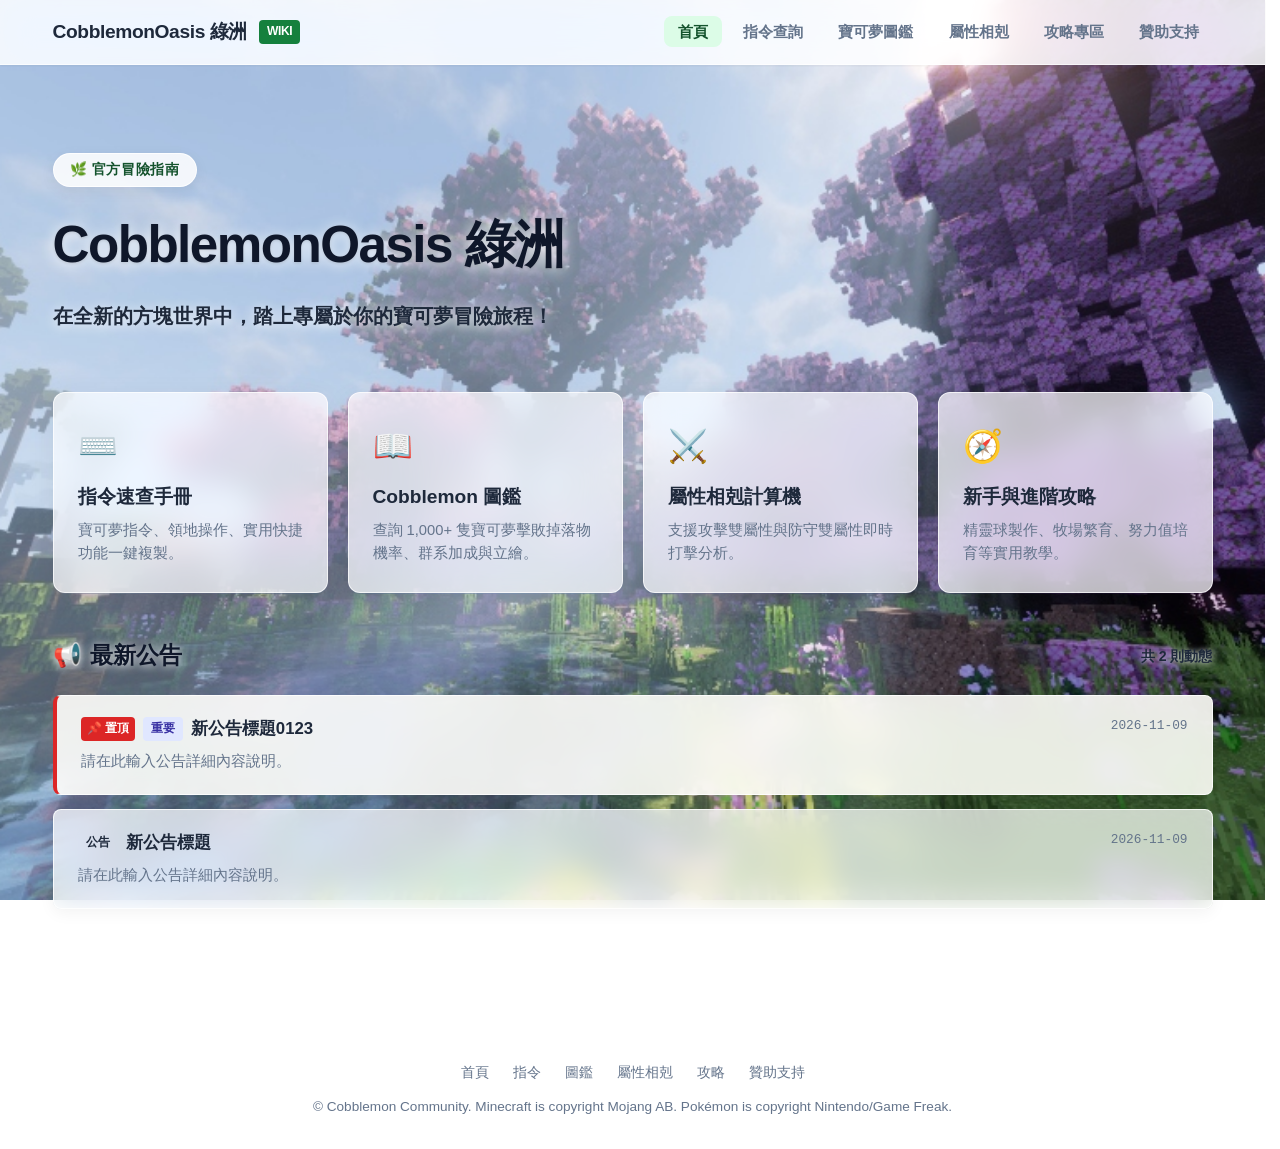
==== commit 5a128a42: "1" ====
--- a/index.html
+++ b/index.html
@@ -3,7 +3,7 @@
 <head>
   <meta charset="UTF-8">
   <meta name="viewport" content="width=device-width, initial-scale=1.0">
-  <title>Cobblemon 伺服器官方百科與指南</title>
+  <title>CobblemonOasis 綠洲 - 官方百科與指南</title>
   <link rel="stylesheet" href="css/main.css">
   <style>
     /* Full Page Cherry Blossom Wallpaper */
@@ -16,14 +16,14 @@
 
     /* Glass Frosted Surfaces (Glassmorphism) */
     .site-header {
-      background: rgba(255, 255, 255, 0.82);
+      background: rgba(255, 255, 255, 0.85);
       backdrop-filter: blur(16px) saturate(180%);
       -webkit-backdrop-filter: blur(16px) saturate(180%);
       border-bottom: 1px solid rgba(255, 255, 255, 0.65);
     }
 
     .site-footer {
-      background: rgba(255, 255, 255, 0.82);
+      background: rgba(255, 255, 255, 0.85);
       backdrop-filter: blur(14px) saturate(180%);
       -webkit-backdrop-filter: blur(14px) saturate(180%);
       border-top: 1px solid rgba(255, 255, 255, 0.65);
@@ -97,56 +97,26 @@
       box-shadow: 0 14px 40px rgba(0, 0, 0, 0.12);
     }
 
-    /* Unified Announcements Board (Frosted Glass Container) */
-    .announcement-board {
-      background: rgba(255, 255, 255, 0.72);
-      backdrop-filter: blur(16px) saturate(180%);
-      -webkit-backdrop-filter: blur(16px) saturate(180%);
-      border: 1px solid rgba(255, 255, 255, 0.7);
-      border-radius: var(--radius-lg);
-      box-shadow: 0 8px 32px rgba(0, 0, 0, 0.07);
-      padding: 1.75rem 2rem;
-      margin-bottom: 3.5rem;
-    }
-
-    .announcement-board-header {
-      display: flex;
-      justify-content: space-between;
-      align-items: center;
-      padding-bottom: 1.25rem;
-      border-bottom: 1px solid rgba(226, 232, 240, 0.8);
-      margin-bottom: 1.25rem;
-    }
-
-    .announcement-board-title {
-      display: flex;
-      align-items: center;
-      gap: 0.65rem;
-      font-size: 1.25rem;
-      font-weight: 800;
-      color: var(--text-main);
-    }
-
-    /* Inner Announcement Items */
+    /* Inner Announcement Items (Frosted Glass) */
     .announcement-item {
-      background: rgba(255, 255, 255, 0.68);
-      backdrop-filter: blur(8px);
-      -webkit-backdrop-filter: blur(8px);
+      background: rgba(255, 255, 255, 0.75);
+      backdrop-filter: blur(14px) saturate(180%);
+      -webkit-backdrop-filter: blur(14px) saturate(180%);
       border: 1px solid rgba(255, 255, 255, 0.8);
       border-radius: var(--radius-md);
-      padding: 1.15rem 1.35rem;
+      padding: 1.25rem 1.5rem;
       transition: all 0.2s ease;
-      box-shadow: 0 2px 8px rgba(0, 0, 0, 0.03);
+      box-shadow: 0 4px 16px rgba(0, 0, 0, 0.05);
     }
     .announcement-item:hover {
-      background: rgba(255, 255, 255, 0.9);
+      background: rgba(255, 255, 255, 0.92);
       border-color: #cbd5e1;
       transform: translateY(-2px);
-      box-shadow: 0 6px 18px rgba(0, 0, 0, 0.07);
+      box-shadow: 0 8px 24px rgba(0, 0, 0, 0.08);
     }
     .announcement-item.pinned {
       border-left: 4px solid var(--accent-red);
-      background: rgba(255, 254, 250, 0.85);
+      background: rgba(255, 254, 250, 0.9);
     }
     .announcement-tag {
       font-size: 0.75rem;
@@ -168,11 +138,11 @@
   <header class="site-header">
     <div class="nav-container">
       <a href="index.html" class="brand-link">
-        <span class="server-name-target">Cobblemon 伺服器</span>
+        <span class="server-name-target">CobblemonOasis 綠洲</span>
         <span class="brand-badge">WIKI</span>
       </a>
       <ul class="nav-links">
-        <li><a href="index.html">首頁</a></li>
+        <li><a href="index.html" class="active">首頁</a></li>
         <li><a href="commands.html">指令查詢</a></li>
         <li><a href="pokedex.html">寶可夢圖鑑</a></li>
         <li><a href="type-chart.html">屬性相剋</a></li>
@@ -185,13 +155,13 @@
   <!-- Main Content -->
   <main class="main-content">
     
-    <!-- Hero Section (Open Floating - Sits directly on Cherry Blossom Background) -->
+    <!-- Hero Section (Left-aligned & perfectly flush with content) -->
     <section class="hero-open-section">
       <div class="hero-badge">
         🌿 官方冒險指南
       </div>
       <h1 id="hero-title" class="server-name-target hero-title">
-        Cobblemon 伺服器
+        CobblemonOasis 綠洲
       </h1>
       <p id="hero-tagline" class="hero-tagline">
         在全新的方塊世界中，踏上專屬於你的寶可夢冒險旅程！
@@ -199,7 +169,7 @@
     </section>
 
     <!-- Quick Navigation Hub (Frosted Glass Cards) -->
-    <div style="display: grid; grid-template-columns: repeat(auto-fit, minmax(260px, 1fr)); gap: 1.25rem; margin-bottom: 2.5rem;">
+    <div style="display: grid; grid-template-columns: repeat(auto-fit, minmax(260px, 1fr)); gap: 1.25rem; margin-bottom: 2.75rem;">
       <a href="commands.html" class="nav-card">
         <div>
           <div style="font-size: 2rem; margin-bottom: 0.65rem;">⌨️</div>
@@ -230,21 +200,21 @@
       </a>
     </div>
 
-    <!-- Unified Server Announcement Board (Frosted Glass Container) -->
-    <section class="announcement-board">
-      <div class="announcement-board-header">
-        <div class="announcement-board-title">
+    <!-- Server Announcement Section (Flush left with navigation grid) -->
+    <section class="announcements-section" style="margin-bottom: 3.5rem;">
+      <div style="margin-bottom: 1.25rem; display: flex; justify-content: space-between; align-items: center;">
+        <h2 style="font-size: 1.45rem; font-weight: 800; color: #0f172a; display: flex; align-items: center; gap: 0.5rem; margin: 0; text-shadow: 0 1px 8px rgba(255,255,255,0.95);">
           <span>📢</span>
           <span>最新公告</span>
-        </div>
-        <span style="font-size: 0.88rem; color: var(--text-muted); font-weight: 700;" id="announcement-count-info"></span>
+        </h2>
+        <span style="font-size: 0.88rem; color: #1e293b; font-weight: 700; text-shadow: 0 1px 6px rgba(255,255,255,0.95);" id="announcement-count-info"></span>
       </div>
 
       <!-- Announcement List Container -->
       <div id="announcement-list" style="display: flex; flex-direction: column; gap: 0.85rem;"></div>
 
       <!-- Empty State -->
-      <div id="announcement-empty" style="display: none; text-align: center; padding: 2.5rem 1.5rem; color: var(--text-muted);">
+      <div id="announcement-empty" class="card" style="display: none; text-align: center; padding: 2.75rem 1.5rem; color: var(--text-muted); background: rgba(255, 255, 255, 0.75); backdrop-filter: blur(14px);">
         <div style="font-size: 2.2rem; margin-bottom: 0.5rem;">📌</div>
         <div style="font-weight: 700; font-size: 1.05rem; color: var(--text-main);">目前尚無最新公告</div>
         <div style="font-size: 0.88rem; margin-top: 4px;">管理員可於後台新增伺服器更新、活動與維護通知。</div>
@@ -273,8 +243,11 @@
       const cfg = await Core.loadJSON('config', 'data/config.json');
       if (cfg) {
         if (cfg.serverName) {
-          document.title = `${cfg.serverName} - 官方百科與指南`;
-          document.querySelectorAll('.server-name-target').forEach(el => el.textContent = cfg.serverName);
+          const expectedTitle = `${cfg.serverName} - 官方百科與指南`;
+          if (document.title !== expectedTitle) document.title = expectedTitle;
+          document.querySelectorAll('.server-name-target').forEach(el => {
+            if (el.textContent !== cfg.serverName) el.textContent = cfg.serverName;
+          });
         }
         if (cfg.tagline) {
           document.getElementById('hero-tagline').textContent = cfg.tagline;
--- a/css/main.css
+++ b/css/main.css
@@ -35,7 +35,13 @@
   --font-mono: ui-monospace, SFMono-Regular, Menlo, Monaco, Consolas, monospace;
 }
 
-* {
+html {
+  overflow-y: scroll;
+  scrollbar-gutter: stable;
+  box-sizing: border-box;
+}
+
+*, *:before, *:after {
   box-sizing: border-box;
   margin: 0;
   padding: 0;
@@ -101,10 +107,11 @@
   text-decoration: none;
   color: var(--text-muted);
   font-size: 0.95rem;
-  font-weight: 500;
+  font-weight: 600;
   padding: 0.45rem 0.85rem;
   border-radius: var(--radius-md);
-  transition: all 0.15s ease;
+  transition: background-color 0.15s ease, color 0.15s ease;
+  white-space: nowrap;
 }
 
 .nav-links a:hover {
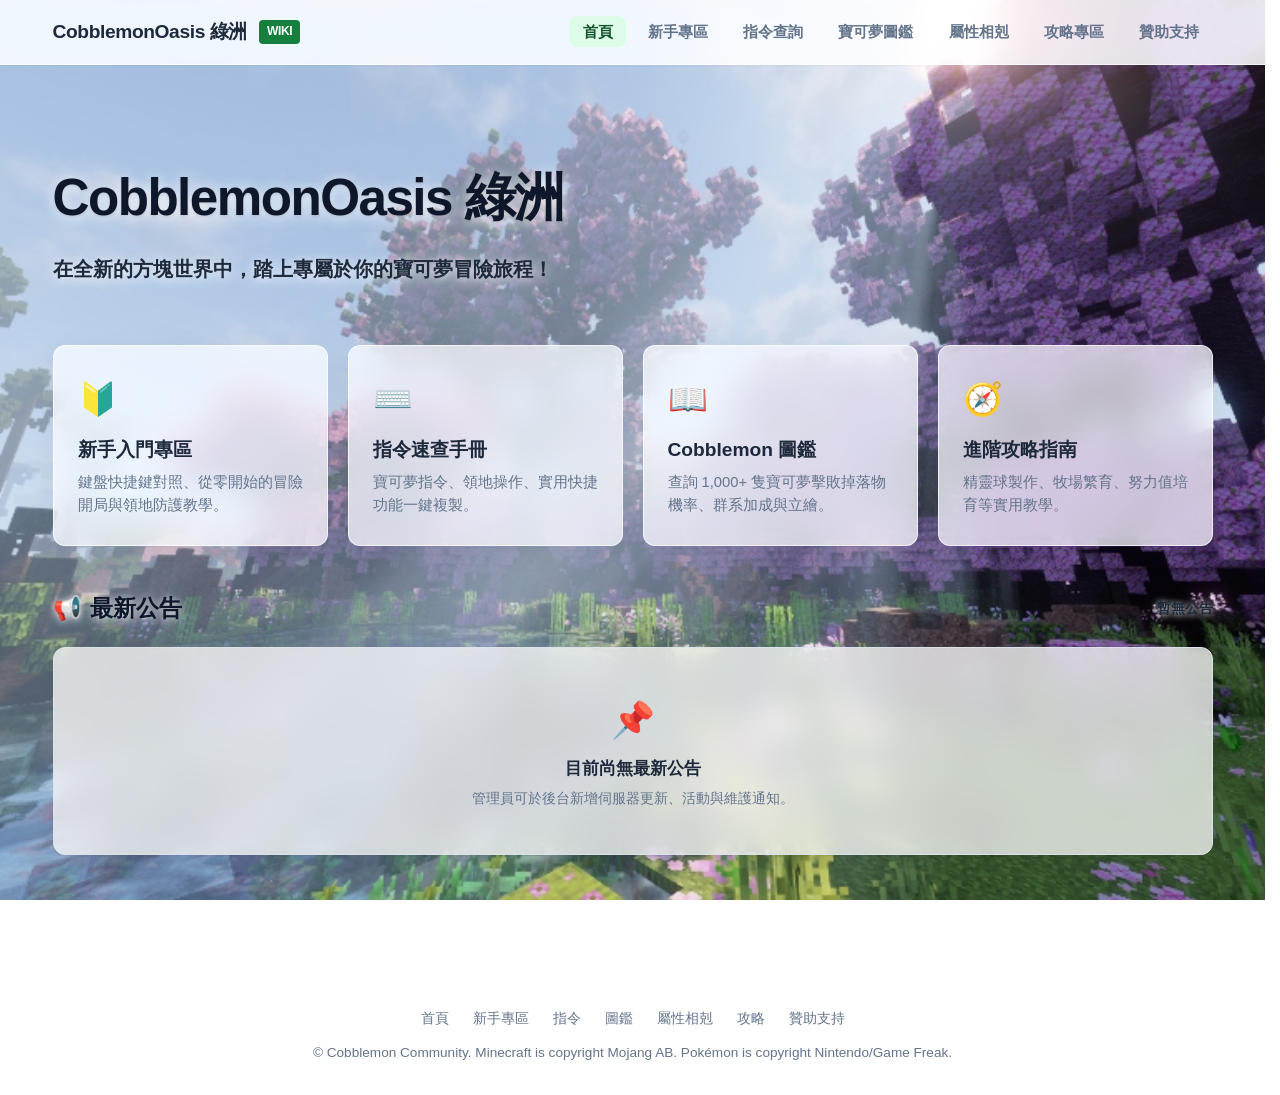
==== commit 2718b44d: "0" ====
--- a/index.html
+++ b/index.html
@@ -143,6 +143,7 @@
       </a>
       <ul class="nav-links">
         <li><a href="index.html" class="active">首頁</a></li>
+        <li><a href="beginner.html">新手專區</a></li>
         <li><a href="commands.html">指令查詢</a></li>
         <li><a href="pokedex.html">寶可夢圖鑑</a></li>
         <li><a href="type-chart.html">屬性相剋</a></li>
@@ -157,9 +158,6 @@
     
     <!-- Hero Section (Left-aligned & perfectly flush with content) -->
     <section class="hero-open-section">
-      <div class="hero-badge">
-        🌿 官方冒險指南
-      </div>
       <h1 id="hero-title" class="server-name-target hero-title">
         CobblemonOasis 綠洲
       </h1>
@@ -169,7 +167,14 @@
     </section>
 
     <!-- Quick Navigation Hub (Frosted Glass Cards) -->
-    <div style="display: grid; grid-template-columns: repeat(auto-fit, minmax(260px, 1fr)); gap: 1.25rem; margin-bottom: 2.75rem;">
+    <div id="hero-quick-nav" style="display: grid; grid-template-columns: repeat(auto-fit, minmax(260px, 1fr)); gap: 1.25rem; margin-bottom: 2.75rem;">
+      <a href="beginner.html" class="nav-card">
+        <div>
+          <div style="font-size: 2rem; margin-bottom: 0.65rem;">🔰</div>
+          <div style="font-weight: 800; font-size: 1.2rem; margin-bottom: 0.35rem; color: var(--text-main);">新手入門專區</div>
+          <div style="font-size: 0.92rem; color: var(--text-muted); line-height: 1.55;">鍵盤快捷鍵對照、從零開始的冒險開局與領地防護教學。</div>
+        </div>
+      </a>
       <a href="commands.html" class="nav-card">
         <div>
           <div style="font-size: 2rem; margin-bottom: 0.65rem;">⌨️</div>
@@ -184,17 +189,10 @@
           <div style="font-size: 0.92rem; color: var(--text-muted); line-height: 1.55;">查詢 1,000+ 隻寶可夢擊敗掉落物機率、群系加成與立繪。</div>
         </div>
       </a>
-      <a href="type-chart.html" class="nav-card">
-        <div>
-          <div style="font-size: 2rem; margin-bottom: 0.65rem;">⚔️</div>
-          <div style="font-weight: 800; font-size: 1.2rem; margin-bottom: 0.35rem; color: var(--text-main);">屬性相剋計算機</div>
-          <div style="font-size: 0.92rem; color: var(--text-muted); line-height: 1.55;">支援攻擊雙屬性與防守雙屬性即時打擊分析。</div>
-        </div>
-      </a>
       <a href="guides.html" class="nav-card">
         <div>
           <div style="font-size: 2rem; margin-bottom: 0.65rem;">🧭</div>
-          <div style="font-weight: 800; font-size: 1.2rem; margin-bottom: 0.35rem; color: var(--text-main);">新手與進階攻略</div>
+          <div style="font-weight: 800; font-size: 1.2rem; margin-bottom: 0.35rem; color: var(--text-main);">進階攻略指南</div>
           <div style="font-size: 0.92rem; color: var(--text-muted); line-height: 1.55;">精靈球製作、牧場繁育、努力值培育等實用教學。</div>
         </div>
       </a>
@@ -227,6 +225,7 @@
   <footer class="site-footer">
     <div class="footer-links">
       <a href="index.html">首頁</a>
+      <a href="beginner.html">新手專區</a>
       <a href="commands.html">指令</a>
       <a href="pokedex.html">圖鑑</a>
       <a href="type-chart.html">屬性相剋</a>
@@ -251,6 +250,22 @@
         }
         if (cfg.tagline) {
           document.getElementById('hero-tagline').textContent = cfg.tagline;
+        }
+
+        // Render Quick Nav Cards from config
+        if (cfg.quickNav && Array.isArray(cfg.quickNav) && cfg.quickNav.length > 0) {
+          const navContainer = document.getElementById('hero-quick-nav');
+          if (navContainer) {
+            navContainer.innerHTML = cfg.quickNav.map(item => `
+              <a href="${escapeHTML(item.link || '#')}" class="nav-card">
+                <div>
+                  <div style="font-size: 2rem; margin-bottom: 0.65rem;">${escapeHTML(item.icon || '📌')}</div>
+                  <div style="font-weight: 800; font-size: 1.2rem; margin-bottom: 0.35rem; color: var(--text-main);">${escapeHTML(item.title || '')}</div>
+                  <div style="font-size: 0.92rem; color: var(--text-muted); line-height: 1.55;">${escapeHTML(item.desc || '')}</div>
+                </div>
+              </a>
+            `).join('');
+          }
         }
       }
 
--- a/css/main.css
+++ b/css/main.css
@@ -223,6 +223,106 @@
   border-radius: var(--radius-lg);
   padding: 1.5rem;
   box-shadow: var(--shadow-sm);
+}
+
+.command-card {
+  padding: 0.75rem 1.15rem !important;
+  margin-bottom: 0.5rem !important;
+  border-radius: var(--radius-md) !important;
+}
+
+/* ================= Command Accordion UI ================= */
+.cmd-accordion-group {
+  margin-bottom: 0.85rem;
+  background: var(--bg-surface);
+  border: 1px solid var(--border-color);
+  border-radius: var(--radius-lg, 12px);
+  overflow: hidden;
+  box-shadow: 0 1px 3px rgba(0, 0, 0, 0.04);
+  transition: all 0.2s ease;
+}
+
+.cmd-accordion-group:hover {
+  border-color: #cbd5e1;
+}
+
+.cmd-accordion-header {
+  display: flex;
+  align-items: center;
+  justify-content: space-between;
+  padding: 1rem 1.35rem;
+  background: #ffffff;
+  cursor: pointer;
+  user-select: none;
+  transition: background 0.15s ease;
+}
+
+.cmd-accordion-header:hover {
+  background: #f8fafc;
+}
+
+.cmd-accordion-title-wrap {
+  display: flex;
+  align-items: center;
+  gap: 0.85rem;
+}
+
+.cmd-cat-icon {
+  font-size: 1.35rem;
+  line-height: 1;
+}
+
+.cmd-cat-name {
+  font-size: 1.05rem;
+  font-weight: 800;
+  color: var(--text-main);
+  letter-spacing: 0.2px;
+}
+
+.cmd-accordion-meta {
+  display: flex;
+  align-items: center;
+  gap: 0.65rem;
+}
+
+.cmd-count-badge {
+  display: inline-flex;
+  align-items: center;
+  font-size: 0.82rem;
+  font-weight: 800;
+  color: #2563eb;
+  background: #eff6ff;
+  border: 1px solid #dbeafe;
+  padding: 3px 10px;
+  border-radius: 999px;
+  white-space: nowrap;
+}
+
+.cmd-chevron {
+  display: inline-block;
+  font-size: 0.75rem;
+  color: #3b82f6;
+  transition: transform 0.25s cubic-bezier(0.16, 1, 0.3, 1);
+}
+
+.cmd-accordion-group.open .cmd-chevron {
+  transform: rotate(180deg);
+}
+
+.cmd-accordion-body {
+  display: none;
+  padding: 0.85rem 1.25rem 1.25rem;
+  background: #f8fafc;
+  border-top: 1px solid var(--border-color);
+}
+
+.cmd-accordion-group.open .cmd-accordion-body {
+  display: block;
+}
+
+.cmd-accordion-body .command-card {
+  background: #ffffff !important;
+  box-shadow: 0 1px 2px rgba(0, 0, 0, 0.04);
 }
 
 .card-title {
@@ -356,3 +456,148 @@
     padding-bottom: 0.25rem;
   }
 }
+
+/* Guide Reader Article Content Styles */
+#reader-content {
+  font-size: 1rem;
+  line-height: 1.8;
+  color: var(--text-main);
+}
+
+#reader-content h1,
+#reader-content h2,
+#reader-content h3,
+#reader-content h4 {
+  color: var(--text-main);
+  line-height: 1.4;
+}
+
+#reader-content h2 {
+  font-size: 1.45rem;
+  font-weight: 800;
+  margin: 1.75rem 0 0.75rem;
+  border-bottom: 2px solid var(--primary-light);
+  padding-bottom: 0.4rem;
+}
+
+#reader-content h3 {
+  font-size: 1.2rem;
+  font-weight: 700;
+  margin: 1.35rem 0 0.5rem;
+}
+
+#reader-content p,
+#reader-content div {
+  margin-bottom: 0.75rem;
+  line-height: 1.8;
+}
+
+#reader-content ul,
+#reader-content ol {
+  margin: 0.75rem 0 1.25rem 0;
+  padding-left: 1.75rem;
+  line-height: 1.8;
+}
+
+#reader-content ul {
+  list-style-type: disc;
+}
+
+#reader-content ol {
+  list-style-type: decimal;
+}
+
+#reader-content li {
+  margin-bottom: 0.45rem;
+  padding-left: 0.25rem;
+  line-height: 1.8;
+}
+
+#reader-content ul ul,
+#reader-content ol ul,
+#reader-content ul ol,
+#reader-content ol ol {
+  margin: 0.35rem 0 0.5rem 0;
+  padding-left: 1.5rem;
+}
+
+#reader-content img {
+  max-width: 100%;
+  border-radius: var(--radius-md);
+  border: 1px solid var(--border-color);
+  box-shadow: 0 4px 16px rgba(0, 0, 0, 0.06);
+  margin: 1.25rem 0;
+  display: block;
+}
+
+#reader-content hr {
+  border: none;
+  border-top: 2px dashed var(--border-color);
+  margin: 1.75rem 0;
+  height: 0;
+}
+#reader-content del,
+#reader-content s,
+#reader-content strike {
+  text-decoration: line-through;
+  opacity: 0.75;
+}
+
+/* Keyboard Keycap & Mouse Indicator Badges */
+.keycap {
+  display: inline-flex;
+  align-items: center;
+  justify-content: center;
+  min-width: 32px;
+  height: 32px;
+  padding: 0 9px;
+  font-family: var(--font-mono);
+  font-weight: 800;
+  font-size: 0.95rem;
+  background: #ffffff;
+  border: 1px solid #cbd5e1;
+  border-bottom: 3px solid #94a3b8;
+  border-radius: 6px;
+  box-shadow: 0 2px 4px rgba(0, 0, 0, 0.08);
+  color: #0f172a;
+  line-height: 1;
+  user-select: none;
+}
+
+.mouse-indicator {
+  display: inline-flex;
+  align-items: center;
+  gap: 6px;
+  background: #ffffff;
+  border: 1px solid #cbd5e1;
+  border-bottom: 3px solid #94a3b8;
+  border-radius: 6px;
+  padding: 3px 8px;
+  box-shadow: 0 2px 4px rgba(0, 0, 0, 0.08);
+  user-select: none;
+}
+.mouse-indicator svg {
+  display: block;
+}
+.mouse-indicator.mouse-right .btn-right {
+  fill: #0284c7;
+}
+.mouse-indicator.mouse-left .btn-left {
+  fill: #dc2626;
+}
+.mouse-indicator.mouse-right .mouse-label {
+  color: #0284c7;
+  font-weight: 800;
+  font-size: 0.85rem;
+}
+.mouse-indicator.mouse-left .mouse-label {
+  color: #dc2626;
+  font-weight: 800;
+  font-size: 0.85rem;
+}
+.keycap-combo {
+  display: inline-flex;
+  align-items: center;
+  gap: 6px;
+  flex-wrap: wrap;
+}
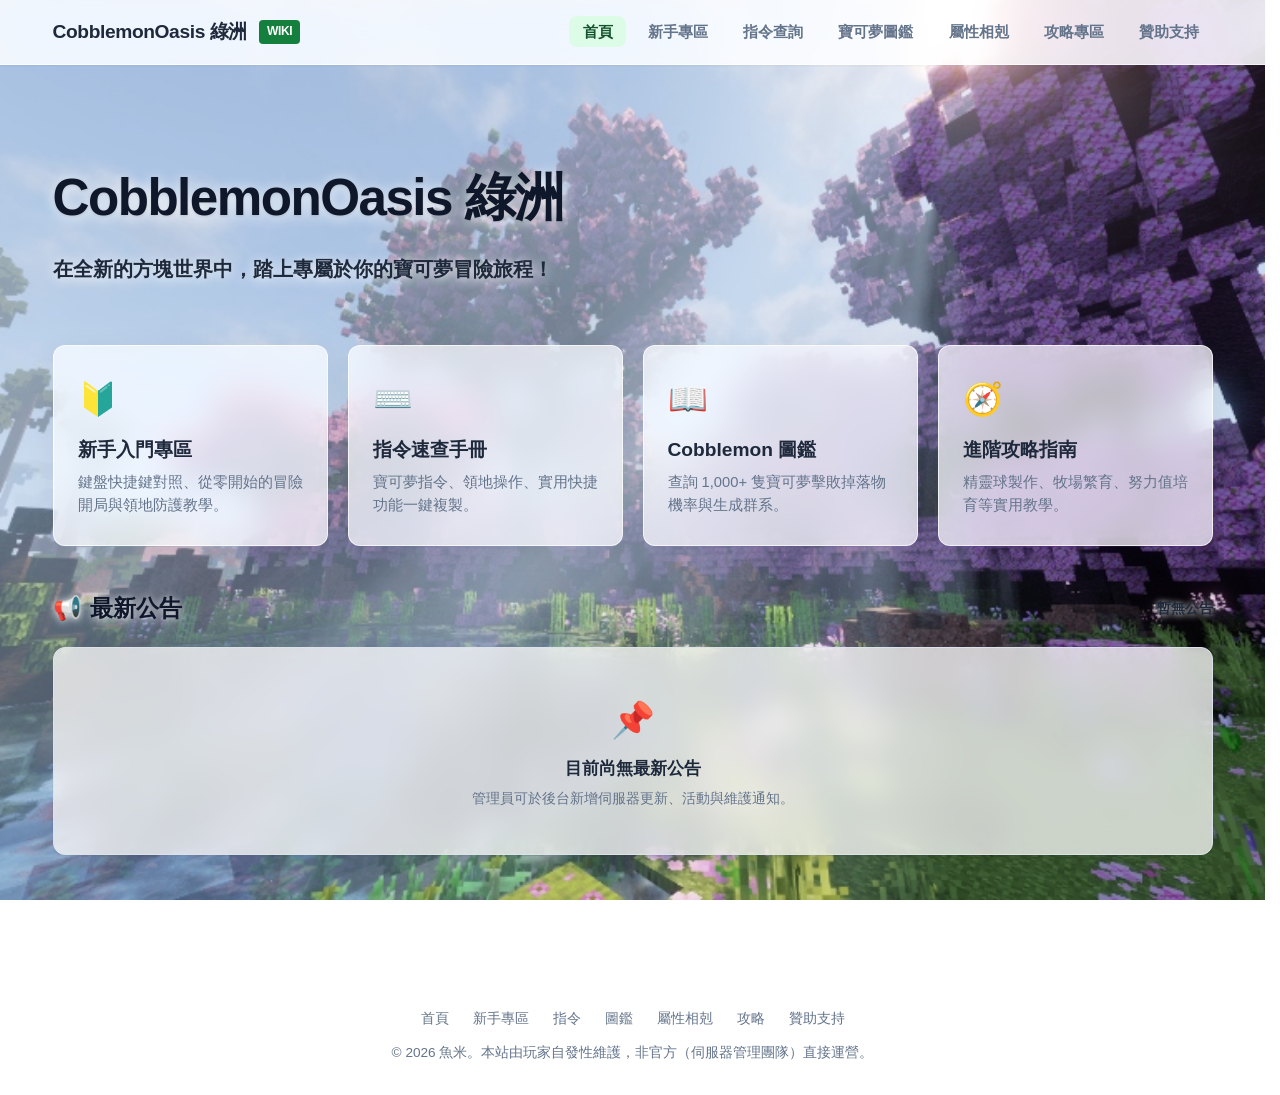
==== commit 22b97ff4: "0" ====
--- a/index.html
+++ b/index.html
@@ -232,7 +232,7 @@
       <a href="guides.html">攻略</a>
       <a href="donate.html">贊助支持</a>
     </div>
-    <p>© Cobblemon Community. Minecraft is copyright Mojang AB. Pokémon is copyright Nintendo/Game Freak.</p>
+    <p>© 2026 魚米。本站由玩家自發性維護，非官方（伺服器管理團隊）直接運營。</p>
   </footer>
 
   <script src="data/database.js"></script>
--- a/css/main.css
+++ b/css/main.css
@@ -601,3 +601,28 @@
   gap: 6px;
   flex-wrap: wrap;
 }
+
+/* ===== 頁面切換淡入淡出（總長 < 1 秒：淡入 0.4s、淡出 0.3s）===== */
+@keyframes pageFadeIn {
+  from { opacity: 0; }
+  to { opacity: 1; }
+}
+/* 導覽列（.site-header）不參與動畫，只有內容區與頁尾淡入淡出 */
+.main-content,
+.site-footer {
+  animation: pageFadeIn 0.4s ease-out;
+}
+body.page-leaving .main-content,
+body.page-leaving .site-footer {
+  opacity: 0;
+  transition: opacity 0.3s ease-in;
+}
+body.page-leaving {
+  pointer-events: none;
+}
+@media (prefers-reduced-motion: reduce) {
+  .main-content,
+  .site-footer { animation: none; }
+  body.page-leaving .main-content,
+  body.page-leaving .site-footer { transition: none; }
+}
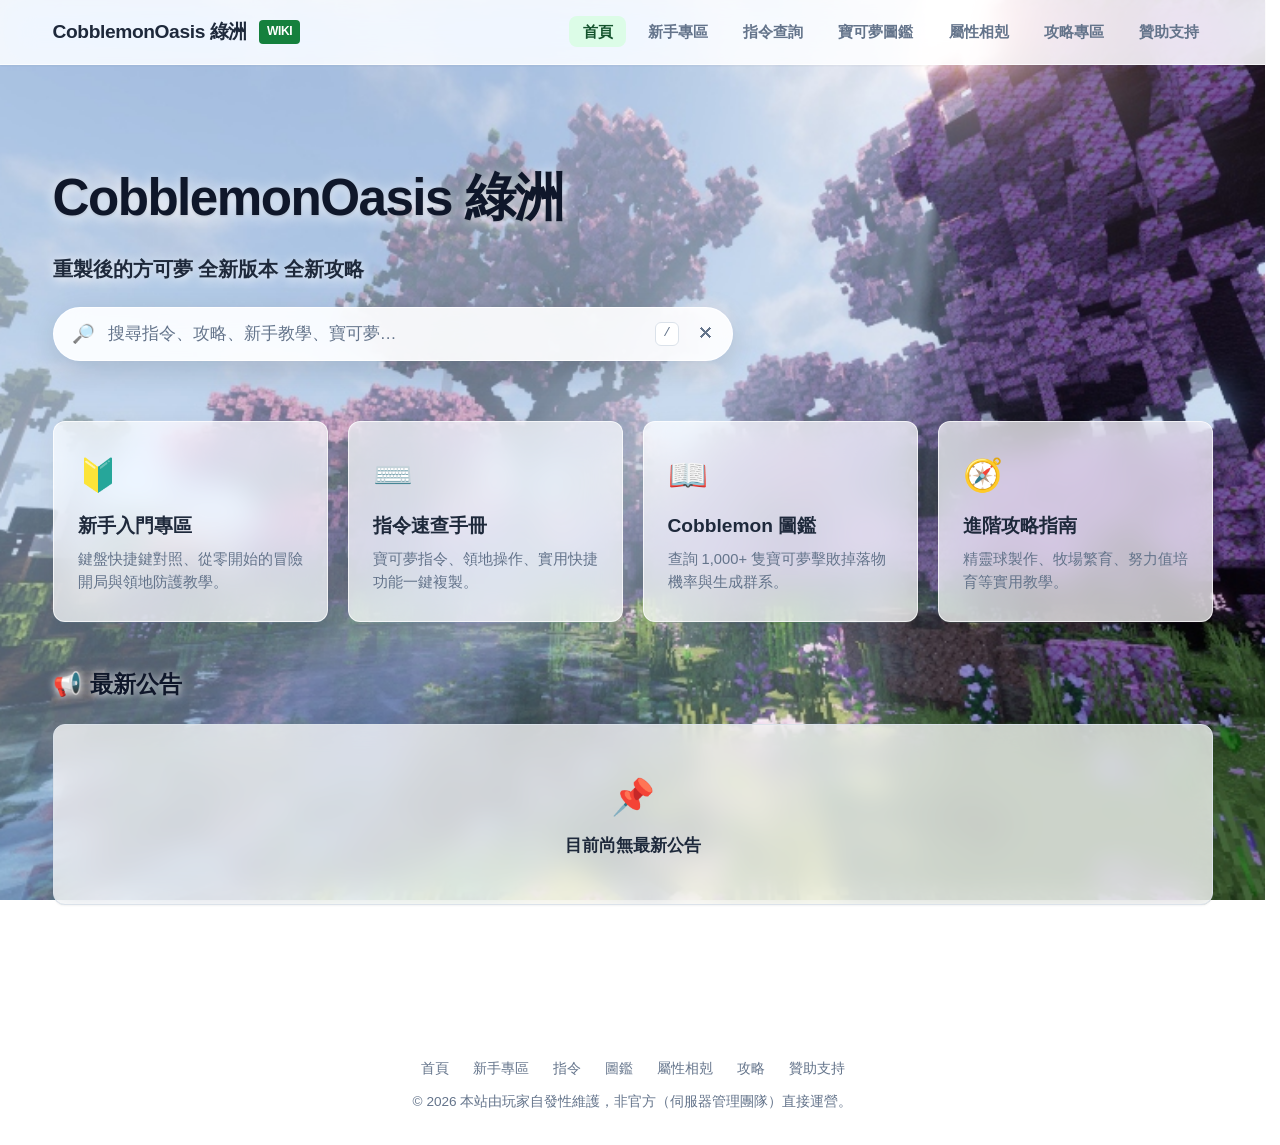
==== commit 01d81917: "." ====
--- a/index.html
+++ b/index.html
@@ -5,6 +5,7 @@
   <meta name="viewport" content="width=device-width, initial-scale=1.0">
   <title>CobblemonOasis 綠洲 - 官方百科與指南</title>
   <link rel="stylesheet" href="css/main.css">
+  <link rel="stylesheet" href="css/search.css">
   <style>
     /* Full Page Cherry Blossom Wallpaper */
     body {
@@ -164,6 +165,17 @@
       <p id="hero-tagline" class="hero-tagline">
         在全新的方塊世界中，踏上專屬於你的寶可夢冒險旅程！
       </p>
+
+      <!-- 全站搜尋 -->
+      <div class="site-search" role="search">
+        <div class="site-search-bar">
+          <span class="ss-icon" aria-hidden="true">🔎</span>
+          <input id="site-search-input" type="text" enterkeyhint="search" autocomplete="off" spellcheck="false" aria-label="搜尋全站" aria-expanded="false" placeholder="搜尋指令、攻略、新手教學、寶可夢…">
+          <span class="ss-kbd" title="按 / 快速搜尋">/</span>
+          <button type="button" class="ss-clear" id="site-search-clear" aria-label="清除" title="清除">✕</button>
+        </div>
+        <div id="site-search-results" class="site-search-results"></div>
+      </div>
     </section>
 
     <!-- Quick Navigation Hub (Frosted Glass Cards) -->
@@ -214,9 +226,7 @@
       <!-- Empty State -->
       <div id="announcement-empty" class="card" style="display: none; text-align: center; padding: 2.75rem 1.5rem; color: var(--text-muted); background: rgba(255, 255, 255, 0.75); backdrop-filter: blur(14px);">
         <div style="font-size: 2.2rem; margin-bottom: 0.5rem;">📌</div>
-        <div style="font-weight: 700; font-size: 1.05rem; color: var(--text-main);">目前尚無最新公告</div>
-        <div style="font-size: 0.88rem; margin-top: 4px;">管理員可於後台新增伺服器更新、活動與維護通知。</div>
-      </div>
+        <div style="font-weight: 700; font-size: 1.05rem; color: var(--text-main);">目前尚無最新公告</div>      </div>
     </section>
 
   </main>
@@ -232,11 +242,13 @@
       <a href="guides.html">攻略</a>
       <a href="donate.html">贊助支持</a>
     </div>
-    <p>© 2026 魚米。本站由玩家自發性維護，非官方（伺服器管理團隊）直接運營。</p>
+    <p>© 2026 本站由玩家自發性維護，非官方（伺服器管理團隊）直接運營。</p>
   </footer>
 
   <script src="data/database.js"></script>
   <script src="js/core.js"></script>
+  <script src="js/vendor/fuse.min.js"></script>
+  <script src="js/search.js"></script>
   <script>
     document.addEventListener('DOMContentLoaded', async () => {
       const cfg = await Core.loadJSON('config', 'data/config.json');
@@ -277,7 +289,7 @@
 
       if (!announcements || announcements.length === 0) {
         if (annEmpty) annEmpty.style.display = 'block';
-        if (annCountInfo) annCountInfo.textContent = '暫無公告';
+        if (annCountInfo) annCountInfo.textContent = '';
       } else {
         if (annEmpty) annEmpty.style.display = 'none';
         if (annCountInfo) annCountInfo.textContent = `共 ${announcements.length} 則動態`;
--- a/css/main.css
+++ b/css/main.css
@@ -626,3 +626,7 @@
   body.page-leaving .main-content,
   body.page-leaving .site-footer { transition: none; }
 }
+
+/* 從首頁搜尋跳轉過來時，目標區塊短暫標示 */
+@keyframes ss-flash { 0%, 60% { box-shadow: 0 0 0 4px rgba(250, 204, 21, 0.85); } 100% { box-shadow: 0 0 0 4px rgba(250, 204, 21, 0); } }
+.ss-flash-target { animation: ss-flash 2.4s ease-out 1; }
--- a/css/search.css
+++ b/css/search.css
@@ -0,0 +1,129 @@
+/* 首頁全站搜尋框 */
+.site-search {
+  position: relative;
+  max-width: 680px;
+  margin: 1.4rem 0 0;
+  z-index: 40;
+}
+.site-search-bar {
+  display: flex;
+  align-items: center;
+  gap: 0.6rem;
+  background: rgba(255, 255, 255, 0.92);
+  backdrop-filter: blur(16px) saturate(180%);
+  -webkit-backdrop-filter: blur(16px) saturate(180%);
+  border: 1px solid rgba(255, 255, 255, 0.9);
+  border-radius: 999px;
+  padding: 0.35rem 0.5rem 0.35rem 1.15rem;
+  box-shadow: 0 8px 30px rgba(0, 0, 0, 0.12);
+  transition: box-shadow 0.2s ease, border-color 0.2s ease;
+}
+.site-search-bar:focus-within {
+  border-color: var(--primary);
+  box-shadow: 0 10px 34px rgba(21, 128, 61, 0.22);
+}
+.site-search-bar .ss-icon { font-size: 1.15rem; opacity: 0.75; }
+.site-search-bar input {
+  flex: 1;
+  min-width: 0;
+  border: none;
+  outline: none;
+  background: transparent;
+  font-size: 1.05rem;
+  padding: 0.65rem 0.2rem;
+  color: var(--text-main);
+  font-family: inherit;
+}
+.site-search-bar input::placeholder { color: var(--text-muted); }
+.site-search-bar .ss-kbd {
+  font-family: var(--font-mono, monospace);
+  font-size: 0.78rem;
+  color: var(--text-muted);
+  border: 1px solid var(--border-color);
+  border-radius: 6px;
+  padding: 1px 7px;
+  background: #fff;
+}
+.site-search-bar .ss-clear {
+  border: none;
+  background: transparent;
+  cursor: pointer;
+  font-size: 1rem;
+  color: var(--text-muted);
+  padding: 0.4rem 0.6rem;
+  border-radius: 999px;
+}
+.site-search-bar .ss-clear:hover { background: #f1f5f9; }
+
+.site-search-results {
+  display: none;
+  position: absolute;
+  left: 0;
+  right: 0;
+  top: calc(100% + 8px);
+  max-height: min(70vh, 560px);
+  overflow-y: auto;
+  background: rgba(255, 255, 255, 0.97);
+  backdrop-filter: blur(18px);
+  -webkit-backdrop-filter: blur(18px);
+  border: 1px solid var(--border-color);
+  border-radius: var(--radius-lg, 12px);
+  box-shadow: 0 18px 50px rgba(0, 0, 0, 0.18);
+  padding: 0.5rem;
+  text-align: left;
+}
+.ss-group + .ss-group { margin-top: 0.35rem; border-top: 1px solid var(--border-color); padding-top: 0.35rem; }
+.ss-group-title {
+  display: flex;
+  justify-content: space-between;
+  align-items: center;
+  font-size: 0.78rem;
+  font-weight: 800;
+  color: var(--text-muted);
+  padding: 0.3rem 0.6rem;
+}
+.ss-count { font-weight: 600; opacity: 0.8; }
+a.ss-item {
+  display: flex;
+  flex-direction: column;
+  gap: 2px;
+  padding: 0.55rem 0.7rem;
+  border-radius: 8px;
+  text-decoration: none;
+  color: var(--text-main);
+}
+a.ss-item.active, a.ss-item:hover { background: var(--primary-light); }
+.ss-item-main { display: flex; align-items: center; gap: 0.5rem; flex-wrap: wrap; }
+.ss-item-title { font-weight: 700; font-size: 0.98rem; }
+.ss-item-title.ss-code { font-family: var(--font-mono, monospace); color: var(--primary-text); }
+.ss-item-tag {
+  font-size: 0.7rem;
+  background: #f1f5f9;
+  color: #475569;
+  padding: 1px 7px;
+  border-radius: 6px;
+}
+.ss-item-sub { font-size: 0.84rem; color: var(--text-muted); line-height: 1.45; }
+.site-search-results mark { background: #fef08a; color: inherit; border-radius: 3px; padding: 0 1px; }
+
+.ss-hint { padding: 0.75rem 0.8rem; }
+.ss-hint-title { font-weight: 800; font-size: 0.85rem; color: var(--text-muted); margin-bottom: 0.5rem; }
+.ss-tags { display: flex; flex-wrap: wrap; gap: 0.45rem; }
+.ss-tag {
+  border: 1px solid var(--border-color);
+  background: #fff;
+  border-radius: 999px;
+  padding: 0.3rem 0.85rem;
+  font-size: 0.88rem;
+  cursor: pointer;
+  color: var(--text-main);
+  font-family: inherit;
+}
+.ss-tag:hover { background: var(--primary-light); border-color: var(--primary); }
+.ss-hint-sub { margin-top: 0.7rem; font-size: 0.8rem; color: var(--text-muted); }
+.ss-empty { text-align: center; padding: 1.5rem 1rem; color: var(--text-muted); font-size: 0.9rem; display: flex; flex-direction: column; gap: 0.3rem; }
+
+@media (max-width: 600px) {
+  .site-search-bar .ss-kbd { display: none; }
+  .site-search-bar input { font-size: 1rem; }
+}
